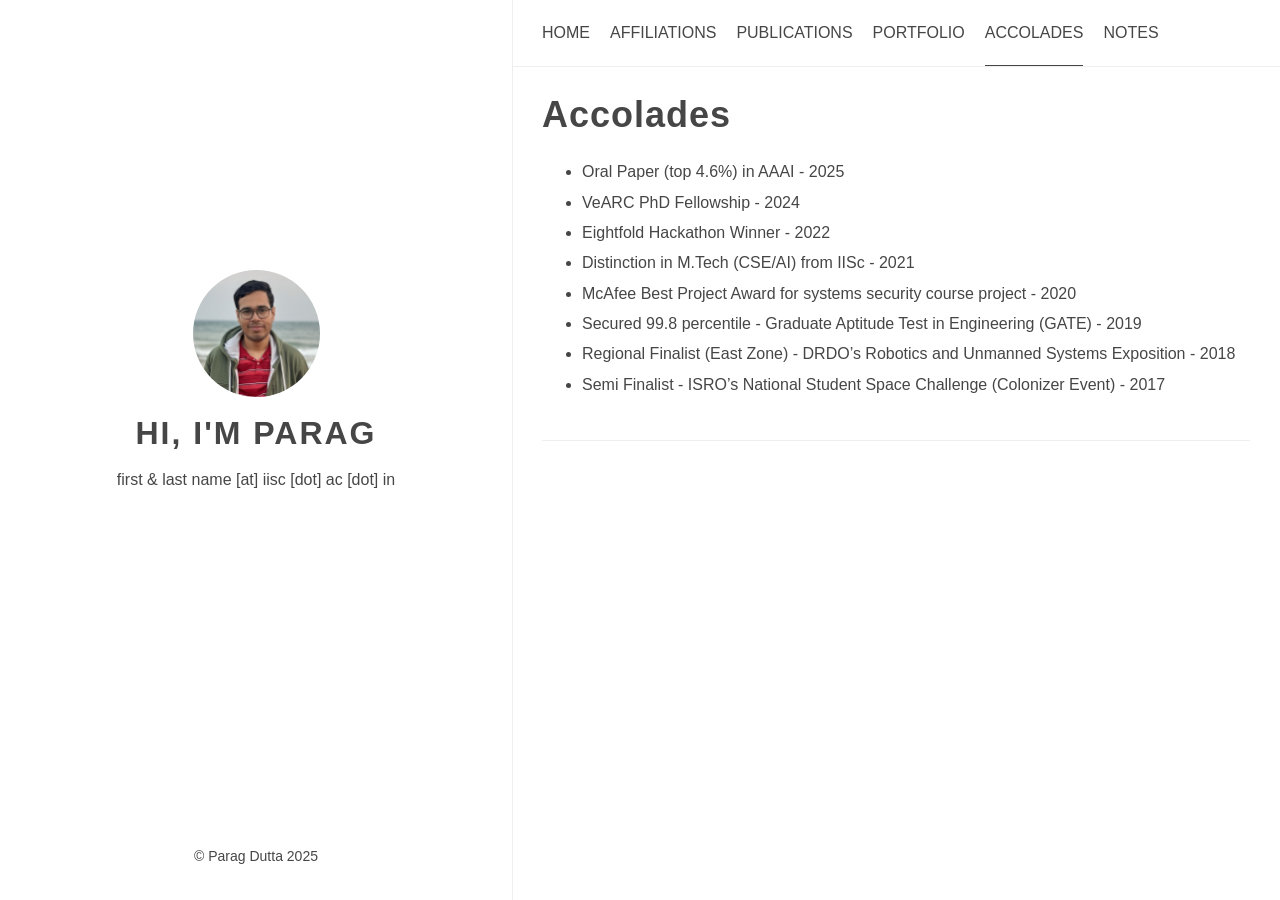
==== accolades/index.html @ 3456338f "EOD: Aug 12, 2025 commit" ====
<!doctype html>
<html
  dir="ltr"
  lang="en"
  data-theme=""
  
    class="html theme--light"
  
><head>
  <meta charset="utf-8" />
  <title>
    
      
        Accolades |
      Parag Dutta

  </title>

  <meta name="generator" content="Hugo 0.148.2"><meta name="viewport" content="width=device-width,initial-scale=1,viewport-fit=cover" />
  <meta name="author" content="Parag Dutta" />
  <meta
    name="description"
    content="Recent Academic/Professional Honors and Achievements"
  />
  
  
        <link rel="stylesheet" href="/css/anatole.min.b5c4eefa6949f2433cc347906bf4b8505393c3035206c57d5a939c88391a10d8.css" integrity="sha256-tcTu&#43;mlJ8kM8w0eQa/S4UFOTwwNSBsV9WpOciDkaENg=" crossorigin="anonymous" />
      
  <link
    rel="stylesheet"
    href="/css/markupHighlight.min.73ccfdf28df555e11009c13c20ced067af3cb021504cba43644c705930428b00.css"
    integrity="sha256-c8z98o31VeEQCcE8IM7QZ688sCFQTLpDZExwWTBCiwA="
    crossorigin="anonymous"
    type="text/css"
  />
  
  
  <link
    rel="stylesheet"
    href="/fontawesome/css/fontawesome.min.137b1cf3cea9a8adb7884343a9a5ddddf4280f59153f74dc782fb7f7bf0d0519.css"
    integrity="sha256-E3sc886pqK23iENDqaXd3fQoD1kVP3TceC&#43;3978NBRk="
    crossorigin="anonymous"
    type="text/css"
  />
  
  <link
    rel="stylesheet"
    href="/fontawesome/css/solid.min.e65dc5b48fb5f39b142360c57c3a215744c94e56c755c929cc3e88fe12aab4d3.css"
    integrity="sha256-5l3FtI&#43;185sUI2DFfDohV0TJTlbHVckpzD6I/hKqtNM="
    crossorigin="anonymous"
    type="text/css"
  />
  
  <link
    rel="stylesheet"
    href="/fontawesome/css/regular.min.6f4f16d58da1c82c0c3a3436e021a3d39b4742f741192c546e73e947eacfd92f.css"
    integrity="sha256-b08W1Y2hyCwMOjQ24CGj05tHQvdBGSxUbnPpR&#43;rP2S8="
    crossorigin="anonymous"
    type="text/css"
  />
  
  <link
    rel="stylesheet"
    href="/fontawesome/css/brands.min.e10425ad768bc98ff1fb272a0ac8420f9d1ba22f0612c08ff1010c95080ffe7e.css"
    integrity="sha256-4QQlrXaLyY/x&#43;ycqCshCD50boi8GEsCP8QEMlQgP/n4="
    crossorigin="anonymous"
    type="text/css"
  />
  
  <link rel="shortcut icon" href="/favicons/favicon.ico" type="image/x-icon" />
  <link rel="apple-touch-icon" sizes="180x180" href="/favicons/apple-touch-icon.png" />
  <link rel="icon" type="image/png" sizes="32x32" href="/favicons/favicon-32x32.png" />
  <link rel="icon" type="image/png" sizes="16x16" href="/favicons/favicon-16x16.png" />

  <link rel="canonical" href="https://parag1604.github.io/accolades/" />
  
  
  
  
  <script
    type="text/javascript"
    src="/js/anatole-header.min.f9132794301a01ff16550ed66763482bd848f62243d278f5e550229a158bfd32.js"
    integrity="sha256-&#43;RMnlDAaAf8WVQ7WZ2NIK9hI9iJD0nj15VAimhWL/TI="
    crossorigin="anonymous"
  ></script>

  
    
    
    <script
      type="text/javascript"
      src="/js/anatole-theme-switcher.min.8724ddf9268dee451060f191961647573c7f592fbccc6d858746236b3f915813.js"
      integrity="sha256-hyTd&#43;SaN7kUQYPGRlhZHVzx/WS&#43;8zG2Fh0Yjaz&#43;RWBM="
      crossorigin="anonymous"
    ></script>
  

  

  

  


  
  
  <meta name="twitter:card" content="summary_large_image">
  <meta name="twitter:image" content="https://parag1604.github.io/images/site-feature-image.png">
  <meta name="twitter:title" content="Accolades">
  <meta name="twitter:description" content="Recent Academic/Professional Honors and Achievements">



  
  <meta property="og:url" content="https://parag1604.github.io/accolades/">
  <meta property="og:site_name" content="Personal Website">
  <meta property="og:title" content="Accolades">
  <meta property="og:description" content="Recent Academic/Professional Honors and Achievements">
  <meta property="og:locale" content="en">
  <meta property="og:type" content="article">
    <meta property="article:published_time" content="2025-08-12T00:00:00+00:00">
    <meta property="article:modified_time" content="2025-08-12T00:00:00+00:00">
    <meta property="og:image" content="https://parag1604.github.io/images/site-feature-image.png">



  
  
  
  
  <script type="application/ld+json">
    {
        "@context": "http://schema.org",
        "@type": "BlogPosting",
        "articleSection": "",
        "name": "Accolades",
        "headline": "Accolades",
        "alternativeHeadline": "",
        "description": "
      Recent Academic\/Professional Honors and Achievements


    ",
        "license": "",
        
        "inLanguage": "en",
        "isFamilyFriendly": "true",
        "mainEntityOfPage": {
            "@type": "WebPage",
            "@id": "https:\/\/parag1604.github.io\/accolades\/"
        },
        "author" : {
            "@type": "Person",
            "name": "Parag Dutta"
        },
        "creator" : {
            "@type": "Person",
            "name": "Parag Dutta"
        },
        "accountablePerson" : {
            "@type": "Person",
            "name": "Parag Dutta"
        },
        "copyrightHolder" : {
            "@type": "Person",
            "name": "Parag Dutta"
        },
        "dateCreated": "2025-08-12T00:00:00.00Z",
        "datePublished": "2025-08-12T00:00:00.00Z",
        "dateModified": "2025-08-12T00:00:00.00Z",
        "publisher":{
            "@type":"Organization",
            "name": "Parag Dutta",
            "url": "https://parag1604.github.io/",
            "logo": {
                "@type": "ImageObject",
                "url": "https:\/\/parag1604.github.io\/favicons\/favicon-32x32.png",
                "width":"32",
                "height":"32"
            }
        },
        "image": 
      [
        
        "https://parag1604.github.io/images/site-feature-image.png"


      
      ]

    ,
        "url" : "https:\/\/parag1604.github.io\/accolades\/",
        "wordCount" : "74",
        "genre" : [ ],
        "keywords" : [ ]
    }
  </script>




  
  
  
</head>
<body class="body">
    <div class="wrapper">
      <aside
        
          class="wrapper__sidebar"
        
      ><div
  class="sidebar
    animated fadeInDown
  "
>
  <div class="sidebar__content">
    <div class="sidebar__introduction">
      <img
        class="sidebar__introduction-profileimage"
        src="/images/profile.jpg"
        alt="profile picture"
      />
      
        <div class="sidebar__introduction-title">
          <a href="/">Hi, I&#39;m Parag</a>
        </div>
      
      <div class="sidebar__introduction-description">
        <p>first & last name [at] iisc [dot] ac [dot] in</p>
      </div>
    </div>
    <ul class="sidebar__list">
      
        <li class="sidebar__list-item">
          <a
            href="https://scholar.google.com/citations?user=aZQjPt0AAAAJ&amp;hl=en"
            target="_blank"
            rel="noopener me"
            aria-label="Google Scholar"
            title="Google Scholar"
          >
            <i class="fa-brands fa-google-scholar fa-2x" aria-hidden="true"></i>
          </a>
        </li>
      
        <li class="sidebar__list-item">
          <a
            href="https://github.com/parag1604"
            target="_blank"
            rel="noopener me"
            aria-label="GitHub"
            title="GitHub"
          >
            <i class="fa-brands fa-github fa-2x" aria-hidden="true"></i>
          </a>
        </li>
      
        <li class="sidebar__list-item">
          <a
            href="https://www.linkedin.com/in/parag1604"
            target="_blank"
            rel="noopener me"
            aria-label="Linkedin"
            title="Linkedin"
          >
            <i class="fa-brands fa-linkedin fa-2x" aria-hidden="true"></i>
          </a>
        </li>
      
        <li class="sidebar__list-item">
          <a
            href="https://twitter.com/16arag04utta"
            target="_blank"
            rel="noopener me"
            aria-label="Twitter"
            title="Twitter"
          >
            <i class="fa-brands fa-twitter fa-2x" aria-hidden="true"></i>
          </a>
        </li>
      
        <li class="sidebar__list-item">
          <a
            href="https://www.instagram.com/16arag04utta"
            target="_blank"
            rel="noopener me"
            aria-label="instagram"
            title="instagram"
          >
            <i class="fa-brands fa-instagram fa-2x" aria-hidden="true"></i>
          </a>
        </li>
      
    </ul>
  </div><footer class="footer footer__sidebar">
  <ul class="footer__list">
    <li class="footer__item">
      &copy;
      
        Parag Dutta
        2025
      
    </li>
    
  </ul>
</footer>
  
  <script
    type="text/javascript"
    src="/js/medium-zoom.min.9531b4a2217a70c5a1fce89c1f81c9ebbdd586708fcd4130b417320c7230c8d6.js"
    integrity="sha256-lTG0oiF6cMWh/OicH4HJ673VhnCPzUEwtBcyDHIwyNY="
    crossorigin="anonymous"
  ></script></div>
</aside>
      <main
        
          class="wrapper__main"
        
      >
        <header class="header"><div
  class="
    animated fadeInDown
  "
>
  <a role="button" class="navbar-burger" data-target="navMenu" aria-label="menu" aria-expanded="false">
    <span aria-hidden="true" class="navbar-burger__line"></span>
    <span aria-hidden="true" class="navbar-burger__line"></span>
    <span aria-hidden="true" class="navbar-burger__line"></span>
  </a>
  <nav class="nav">
    <ul class="nav__list" id="navMenu">
      
      
        
        
          <li class="nav__list-item">
            
            <a
              
              href="/"
              
              title=""
              >Home</a
            >
          </li>
        

      
        
        
          <li class="nav__list-item">
            
            <a
              
              href="/affiliations/"
              
              title=""
              >Affiliations</a
            >
          </li>
        

      
        
        
          <li class="nav__list-item">
            
            <a
              
              href="/publications/"
              
              title=""
              >Publications</a
            >
          </li>
        

      
        
        
          <li class="nav__list-item">
            
            <a
              
              href="/portfolio/"
              
              title=""
              >Portfolio</a
            >
          </li>
        

      
        
        
          <li class="nav__list-item">
            
            <a
              
                class="nav__link--active"
              
              href="/accolades/"
              
              title=""
              >Accolades</a
            >
          </li>
        

      
        
        
          <li class="nav__list-item">
            
            <a
              
              href="https://parag1604.github.io/notes"
              
                target="_blank" rel="noopener noreferrer"
              
              title=""
              >Notes</a
            >
          </li>
        

      
    </ul>
    <ul class="nav__list nav__list--end">
      
      
        <li class="nav__list-item">
          <div class="themeswitch">
            <a title="Switch Theme">
              <i class="fas fa-adjust fa-fw" aria-hidden="true"></i>
            </a>
          </div>
        </li>
      
    </ul>
  </nav>
</div>
</header>
  <div
    class="post 
      animated fadeInDown
    "
  >
    
    <div class="post__content">
      
        <h1>Accolades</h1>
      
      <ul>
<li>Oral Paper (top 4.6%) in AAAI - 2025</li>
<li>VeARC PhD Fellowship - 2024</li>
<li>Eightfold Hackathon Winner - 2022</li>
<li>Distinction in M.Tech (CSE/AI) from IISc - 2021</li>
<li>McAfee Best Project Award for systems security course project - 2020</li>
<li>Secured 99.8 percentile - Graduate Aptitude Test in Engineering (GATE) - 2019</li>
<li>Regional Finalist (East Zone) - DRDO&rsquo;s Robotics and Unmanned Systems Exposition - 2018</li>
<li>Semi Finalist - ISRO&rsquo;s National Student Space Challenge (Colonizer Event) - 2017</li>
</ul>
<!-- - Completed a course on Practical Reinforcement Learning, with honors from National Research University, Higher School of Economics - 2020 -->
<!-- - Completed a course on Machine Learning by Andrew Ng from Stanford University - 2020 -->
<!-- - Qualified for the final round of Microsoft AI Challenge - 2018 -->
<!-- - Attended a course on "Data Mining" by Sunil Vadera of Salford University, Manchester (arranged by GIAN) and got certified - 2016 -->
<!-- - Credited a course on "Robotic Vision" (Image processing for machines) by Peter Corke and received a Statement of Attainment from Queensland University of Technology, Brisbane Australia - 2016 -->
<!-- Extra Curricular Activities: -->
<!-- - 2nd Place - Table Tennis Tournament - GCELT's intra college sports fest Enginerds' - 2019
- 1st Place - Website Designing - GCELT's inter college techno creative fest Enginerds' - 2018
- 3rd Place - Quiz Competition - GCELT's inter college techno creative fest Enginerds' - 2018
- 2nd Place - Line follower Robot - GCELT's inter college techno creative fest Enginerds' - 2017
- 2nd Place - Line follower Robot - GCELT's inter college techno creative fest Enginerds' - 2016
- 3rd Place - Need For Speed Most Wanted - GCELT's intra college sports fest Enginerds' - 2016 --></div>
    <div class="post__footer">
      

      
    </div>

    
  </div>

      </main>
    </div><footer class="footer footer__base">
  <ul class="footer__list">
    <li class="footer__item">
      &copy;
      
        Parag Dutta
        2025
      
    </li>
    
  </ul>
</footer>
  
  <script
    type="text/javascript"
    src="/js/medium-zoom.min.9531b4a2217a70c5a1fce89c1f81c9ebbdd586708fcd4130b417320c7230c8d6.js"
    integrity="sha256-lTG0oiF6cMWh/OicH4HJ673VhnCPzUEwtBcyDHIwyNY="
    crossorigin="anonymous"
  ></script></body>
</html>
---- css/anatole.min.b5c4eefa6949f2433cc347906bf4b8505393c3035206c57d5a939c88391a10d8.css ----
a{text-decoration:none}.theme--light a{color:#464646}.theme--dark a{color:#eee}.theme--light a:hover{color:#6086b4}.theme--dark a:hover{color:#6086b4}blockquote{padding:0 1em}.theme--light blockquote{color:#464646;border-left:1px solid #eee}.theme--dark blockquote{color:#eee;border-left:1px solid #464646}p{line-height:1.9em}*{font-family:inherit}body{font-family:pinghei,pingfang sc,helvetica neue,work sans,hiragino sans gb,sans-serif;font-size:1.6rem}.html{-webkit-font-smoothing:antialiased;font-size:62.5%}.body{width:100%;margin:0 auto}.theme--light .body{color:#464646;background-color:#fff}.theme--dark .body{color:#eee;background-color:#152028}.header{width:100%;position:fixed;z-index:1;top:0}.theme--light .header{background-color:#fff}.theme--dark .header{background-color:#152028}@media screen and (min-width:961px){.header{position:sticky}.theme--light .header{border-bottom:1px solid #eee}.theme--dark .header{border-bottom:1px solid #464646}}@media print{.header{display:none}}.nav{display:none}@media screen and (min-width:961px){.nav{display:flex;justify-content:space-between;align-items:center;box-shadow:none}}.nav__list{margin:0;list-style:none;padding:0;width:100%}.theme--light .nav__list{background-color:#eee}.theme--dark .nav__list{background-color:#464646}@media screen and (min-width:961px){.nav__list{display:flex;padding:24px 30px}.theme--light .nav__list{background-color:#fff}.theme--dark .nav__list{background-color:#152028}.nav__list--end{flex-shrink:1;justify-content:flex-end}}.nav__list-item{padding:16px 0;text-transform:uppercase;text-align:center;white-space:nowrap}@media screen and (min-width:961px){.nav__list-item{padding-top:0;padding-bottom:0}.nav__list-item:not(:last-child){padding-right:20px}}.nav__link--active{padding-bottom:24px}@media screen and (min-width:961px){.theme--light .nav__link--active{border-bottom:1px solid #464646}.theme--dark .nav__link--active{border-bottom:1px solid #eee}}.nav--active{display:block}.animated{transition:top .8s linear;animation-duration:1s;-webkit-animation-duration:1s;-moz-animation-duration:1s;-ms-animation-duration:1s;-o-animation-duration:1s;-webkit-animation-name:fadeInDown;-moz-animation-name:fadeInDown;-o-animation-name:fadeInDown;animation-name:fadeInDown}@-webkit-keyframes fadeInDown{0%{-webkit-transform:translateY(-20px)}100%{-webkit-transform:translateY(0)}}@-moz-keyframes fadeInDown{0%{-moz-transform:translateY(-20px)}100%{-moz-transform:translateY(0)}}@-o-keyframes fadeInDown{0%{-o-transform:translateY(-20px)}100%{-o-transform:translateY(0)}}@keyframes fadeInDown{0%{transform:translateY(-20px)}100%{transform:translateY(0)}}.category{padding:4px 6px;border-radius:2px;display:inline-block;font-size:1.4rem;margin:5px 8px 5px 0}.theme--light .category{border:1px solid #eee;background-color:#eee;color:#464646 !important}.theme--dark .category{border:1px solid #464646;background-color:#464646;color:#eee !important}.tag{display:inline-block;font-size:1.4rem;margin:5px 8px 5px 0}.theme--light .tag{color:#9f9f9f}.theme--dark .tag{color:#9f9f9f}.tag::before{content:"#"}.wrapper{display:flex;flex-direction:column}@media screen and (min-width:961px){.wrapper{flex-direction:row}}@media screen and (min-width:1921px){.wrapper{justify-content:center}}.wrapper__main{width:100%}@media screen and (min-width:961px){.wrapper__main{width:60%}}@media screen and (min-width:1921px){.wrapper__main{width:48%}}.wrapper__main--fullscreen{margin-top:20px}@media screen and (min-width:961px){.wrapper__main--fullscreen{width:100%;margin-top:0}}@media screen and (min-width:1921px){.wrapper__main--fullscreen{width:1920px}}.wrapper__sidebar{width:100%;padding:16px 0}@media screen and (min-width:961px){.wrapper__sidebar{width:40%;padding:0}}@media screen and (min-width:1921px){.wrapper__sidebar{width:32%}}.wrapper__sidebar--hidden{display:none}.sidebar{margin-top:40px}@media screen and (min-width:961px){.sidebar{z-index:2;position:fixed;height:100%;margin-top:0;width:inherit;display:flex;flex-direction:column}.theme--light .sidebar{margin-right:4px;border-right:1px solid #eee}.theme--dark .sidebar{margin-right:4px;border-right:1px solid #464646}}@media screen and (min-width:961px){.sidebar__content{display:flex;flex-direction:column;flex-grow:1;justify-content:center}}.sidebar__list{list-style:none;padding:0;text-align:center}.sidebar__list-item{display:inline;padding:0 4px;line-height:0}.sidebar__introduction{top:40%;text-align:center}.sidebar__introduction-description{margin:0 1em}.sidebar__introduction-profileimage{width:127px;height:127px;border-radius:50%}.sidebar__introduction-title{text-transform:uppercase;font-weight:700;letter-spacing:2px;line-height:1;margin:1em}.sidebar__introduction-title a{font-size:3.2rem}.sidebar__introduction-title h1{margin:0}.footer{text-align:center;margin:0 auto;bottom:0;width:100%;padding-bottom:20px;flex:0;position:relative}.footer__list{list-style:none;padding:0;display:flex;justify-content:center}.footer__item{font-size:1.4rem}.footer__item:not(:first-of-type)::before{content:"·";padding:4px}.footer__item a{font-size:1.4rem}.footer__sidebar{display:none}@media screen and (min-width:961px){.footer__sidebar{display:inline-block}}@media screen and (min-width:961px){.footer__base{display:none}}.pagination{margin:30px;padding:0 0 56px;text-align:center}.pagination__list{list-style:none;margin:0;padding:0;height:13px}.pagination__list-item{margin:0 2px;display:inline;line-height:1;text-decoration:none}.theme--light .pagination__list-item{color:#464646}.theme--dark .pagination__list-item{color:#eee}.navbar-burger{cursor:pointer;display:block;height:3.25rem;position:relative;width:3.25rem;margin-left:auto;padding:6px}.navbar-burger__line{display:block;height:1px;left:calc(50% - 8px);position:absolute;transform-origin:center;transition-duration:86ms;transition-property:background-color,opacity,transform;transition-timing-function:ease-out;width:16px}.theme--light .navbar-burger__line{background-color:#464646}.theme--dark .navbar-burger__line{background-color:#eee}.navbar-burger__line:nth-child(1){top:calc(50% - 6px)}.navbar-burger__line:nth-child(2){top:calc(50% - 1px)}.navbar-burger__line:nth-child(3){top:calc(50% + 4px)}@media screen and (min-width:961px){.navbar-burger{display:none}}.comment{margin:30px}.comment .utterances{max-width:unset}.optionswitch{position:relative}.optionswitch__label{cursor:pointer;white-space:nowrap}.optionswitch__list{display:none;list-style:none;padding:0;position:relative}@media screen and (min-width:961px){.optionswitch__list{border-radius:5px;position:absolute;top:32px}.theme--light .optionswitch__list{background:#eee;box-shadow:0 8px 16px rgba(10,10,10,.1)}.theme--dark .optionswitch__list{background:#464646;box-shadow:0 8px 16px rgba(226,226,226,.1)}}.optionswitch__list-item{background:0 0;display:block;line-height:1;bottom:0;text-align:center;white-space:nowrap;padding-top:24px}.theme--light .optionswitch__list-item{color:#464646}.theme--dark .optionswitch__list-item{color:#eee}@media screen and (min-width:961px){.optionswitch__list-item{padding:12px}}.optionswitch__triangle{display:none}.optionswitch__triangle::before{content:"";border-radius:2px 0 0 0;height:14px;left:25%;overflow:hidden;position:absolute;transform:rotate(45deg)translateY(0)translatex(10px);width:14px}.theme--light .optionswitch__triangle::before{background:#eee;box-shadow:0 8px 16px rgba(10,10,10,.1);border-color:#eee}.theme--dark .optionswitch__triangle::before{background:#464646;box-shadow:0 8px 16px rgba(226,226,226,.1);border-color:#464646}.optionswitch__picker:checked~.optionswitch__list{display:block}@media screen and (min-width:961px){.optionswitch__picker:checked~.optionswitch__triangle{display:block}}.post{margin:30px}.theme--light .post{background-color:#fff}.theme--dark .post{background-color:#152028}.post__meta{display:flex;list-style:none;padding:0}.post__meta-item:not(:last-child){margin-right:1.25rem}.post__meta-icon{margin-right:2px}.post__meta-text:not(:last-child){margin-right:4px}.post__thumbnail{width:100%;height:15em;object-fit:cover;display:block}.post__thumbnail-wrapper{border-radius:2px;width:100%;margin-bottom:1em;overflow:hidden;transition:box-shadow .3s ease}.theme--light .post__thumbnail-wrapper{box-shadow:0 8px 16px rgba(10,10,10,.1)}.theme--dark .post__thumbnail-wrapper{box-shadow:0 8px 16px rgba(226,226,226,.1)}.theme--light .post__content a{color:#6086b4}.theme--dark .post__content a{color:#6086b4}.theme--light .post__content .chroma{background-color:#eee;display:block;border-bottom:1px solid #eee}.theme--dark .post__content .chroma{background-color:#464646;display:block;border-bottom:1px solid #464646}.post__content code{font-family:monospace}.post__content pre{padding:5px;overflow-x:auto}.theme--light .post__content pre{background-color:#eee}.theme--dark .post__content pre{background-color:#464646}.post__content h1{font-size:3.6rem;letter-spacing:1px;line-height:1}.post__content h1 a{font-size:3.6rem}.theme--light .post__content h1 a{color:#464646}.theme--dark .post__content h1 a{color:#eee}.post__content h2{font-size:2.4rem;font-weight:600;letter-spacing:1px;line-height:1}.post__content h2 a{font-size:2.4rem}.theme--light .post__content h2 a{color:#464646}.theme--dark .post__content h2 a{color:#eee}.post__content h3{font-size:2rem;font-weight:600;letter-spacing:1px;line-height:1}.post__content h3 a{font-size:2rem}.theme--light .post__content h3 a{color:#464646}.theme--dark .post__content h3 a{color:#eee}.post__content ul,.post__content ol{line-height:1.9em;font-weight:400;word-wrap:break-word}.post__content img{display:block;margin-left:auto;margin-right:auto;max-width:100%}.post__content figure{max-width:100%;height:auto;margin:0 auto;text-align:center}.post__content figure.big{max-width:87.5%}.post__content figure.medium{max-width:75%}.post__content figure.small{max-width:50%}.post__content figure.tiny{max-width:25%}@media screen and (min-width:961px){.post__content figure.right{max-width:50%;float:right;margin:0 0 0 1.5em}}@media screen and (min-width:961px){.post__content figure.left{max-width:50%;float:left;margin-right:1.5em}}.post__footer{padding:12px 0}.theme--light .post__footer{border-bottom:1px solid #eee}.theme--dark .post__footer{border-bottom:1px solid #464646}.post__footer-date{font-size:1.4rem;margin-right:10px;margin-left:5px}.alert{padding:1rem;border-style:solid;border-radius:.25rem;border-width:2px;margin-top:1rem}.theme--light .alert{border-color:#ffc107}.theme--dark .alert{border-color:#ffc107}.alert__indicator{display:inline-block;border-radius:9999px;padding:.5rem;width:2.5rem;height:2.5rem;text-align:center;font-weight:800;margin-right:.75rem}.theme--light .alert__indicator{color:#fff;background-color:#ffc107}.theme--dark .alert__indicator{color:#152028;background-color:#ffc107}.portfolio{position:relative;padding-left:0;padding-right:0;padding-bottom:0;padding-top:48px}@media screen and (min-width:961px){.portfolio{padding:48px}}.portfolio::before{content:"";position:absolute;top:10%;left:10%;bottom:10%;right:10%;background:0 0;border-radius:.5em}@media screen and (min-width:961px){.theme--light .portfolio::before{border:1px solid #eee}.theme--dark .portfolio::before{border:1px solid #464646}}.portfolio__title{letter-spacing:1px;font-size:2.6rem;line-height:1;font-weight:600}.portfolio__image{max-width:100%;min-width:100%;box-shadow:0 8px 16px rgba(226,226,226,.1);overflow:hidden;transition:box-shadow .3s ease;object-fit:cover;border-bottom:0;display:block;position:relative}.portfolio__image-wrapper{display:block;background-color:#fff;position:relative;overflow:hidden}.portfolio__image-wrapper--right,.portfolio__image-wrapper--left{margin-right:auto;margin-left:auto;width:calc(100% - 64px);padding:32px 32px 0;max-width:inherit}.theme--light .portfolio__image-wrapper--right,.theme--light .portfolio__image-wrapper--left{background-color:#fff}.theme--dark .portfolio__image-wrapper--right,.theme--dark .portfolio__image-wrapper--left{background-color:#152028}@media screen and (min-width:961px){.portfolio__image-wrapper--right,.portfolio__image-wrapper--left{width:60%;object-fit:contain;max-width:none;border-radius:.5em;padding:0}}@media screen and (min-width:961px){.portfolio__image-wrapper--left{margin-right:auto;margin-left:0}}@media screen and (min-width:961px){.portfolio__image-wrapper--right{margin-right:0;margin-left:auto}}.portfolio__description{padding:32px;position:relative}.theme--light .portfolio__description{background-color:#fff}.theme--dark .portfolio__description{background-color:#152028}@media screen and (min-width:961px){.portfolio__description{padding:48px;border-radius:.5em}.theme--light .portfolio__description{box-shadow:0 8px 16px rgba(10,10,10,.1)}.theme--dark .portfolio__description{box-shadow:0 8px 16px rgba(226,226,226,.1)}}.portfolio__description--left,.portfolio__description--right{margin-top:-24px}.theme--light .portfolio__description--left,.theme--light .portfolio__description--right{border-bottom:1px solid #eee}.theme--dark .portfolio__description--left,.theme--dark .portfolio__description--right{border-bottom:1px solid #464646}@media screen and (min-width:961px){.portfolio__description--left,.portfolio__description--right{border-bottom:0;width:60%;margin-top:-48px}.theme--light .portfolio__description--left,.theme--light .portfolio__description--right{background:#eee}.theme--dark .portfolio__description--left,.theme--dark .portfolio__description--right{background:#464646}}@media screen and (min-width:961px){.portfolio__description--right{margin-left:auto}}.portfolio__meta{display:flex;flex-wrap:wrap;list-style:none;padding:0;row-gap:.8rem}.portfolio__meta-item:not(:last-child){margin-right:1.25rem}.portfolio__button{font-weight:400;display:inline-block;position:relative;outline:0;background:0 0;text-align:center;text-decoration:none;cursor:pointer;white-space:nowrap;font-style:normal;border-radius:999em;padding:10px}.theme--light .portfolio__button{border:1px solid #9f9f9f;color:#6086b4}.theme--dark .portfolio__button{border:1px solid #9f9f9f;color:#6086b4}.portfolio__button:hover{display:inline-block;position:relative;outline:0;background:0 0;text-align:center;text-decoration:none;cursor:pointer;white-space:nowrap;font-weight:400;font-style:normal;border-radius:999em}.portfolio__button-wrapper{padding-bottom:1em}.page_404{text-align:center;padding-top:50px}.archive{margin:30px}.archive__heading{font-size:2.4rem;font-weight:600;line-height:2.2em}.theme--light .archive__heading{color:#464646}.theme--dark .archive__heading{color:#eee}.archive__list{padding:0}.archive__list-item{display:flex;justify-content:space-between;padding-bottom:5px;list-style-type:none}.archive__list-date{text-align:right}.theme--light .archive__list-date{color:#9f9f9f}.theme--dark .archive__list-date{color:#9f9f9f}.archive__list-title{display:inline-block;flex:.96}.theme--light .archive__list-title{color:#464646}.theme--dark .archive__list-title{color:#eee}.theme--light .archive__list-title:hover{color:#6086b4}.theme--dark .archive__list-title:hover{color:#6086b4}.notice{display:flex;flex-direction:column}.theme--light .notice{background-color:#bfcfe1}.theme--dark .notice{background-color:#334960}.theme--light .notice--update{background-color:#b9efd0}.theme--dark .notice--update{background-color:#2d6a4f}.theme--light .notice--warning{background-color:#f9bcba}.theme--dark .notice--warning{background-color:#6c3639}.notice__title{background-color:#6086b4;align-self:flex-end;font-weight:300;letter-spacing:.025em;padding:.2rem .5rem}.theme--light .notice__title{color:#fff}.theme--dark .notice__title{color:#152028}.notice__title--update{background-color:#51d88a}.notice__title--warning{background-color:#ef5753}.notice__content{padding:8px 8px 1rem 1rem}.medium-zoom-overlay{position:fixed;top:0;right:0;bottom:0;left:0;opacity:0;transition:opacity 300ms;will-change:opacity}.theme--light .medium-zoom-overlay{background:#fff}.theme--dark .medium-zoom-overlay{background:#152028}.medium-zoom--opened .medium-zoom-overlay{cursor:pointer;cursor:zoom-out;opacity:1}.medium-zoom-image{cursor:pointer;cursor:zoom-in;transition:transform 300ms cubic-bezier(.2,0,.2,1) !important;z-index:100}.medium-zoom-image--hidden{visibility:hidden}.medium-zoom-image--opened{position:relative;cursor:pointer;cursor:zoom-out;will-change:transform}.contact-form{margin-top:30px}.form-style{width:100%}.form-style ul{padding:0;margin:0;list-style:none}.form-style ul li{display:block;margin-bottom:10px;min-height:35px}.theme--light .form-style ul li{background-color:#fff;color:#464646}.theme--dark .form-style ul li{background-color:#152028;color:#eee}.form-style ul li .field-style{box-sizing:border-box;-webkit-box-sizing:border-box;-moz-box-sizing:border-box;padding:8px;outline:none;font-family:inherit}.theme--light .form-style ul li .field-style{border:1px solid #eee;background-color:#fff;color:#464646}.theme--dark .form-style ul li .field-style{border:1px solid #464646;background-color:#152028;color:#eee}.form-style ul li .field-style:focus{box-shadow:0 0 5px;border:1px solid}.form-style ul li .field-split{width:49%}.form-style ul li .field-full{width:100%}.form-style ul li input.align-left{float:left}.form-style ul li input.align-right{float:right}.form-style ul li textarea{width:100%;height:auto}.form-style ul li input[type=button],.form-style ul li input[type=submit]{display:inline-block;cursor:pointer;text-decoration:none;width:100%}#TableOfContents{display:block;background:0 0}#TableOfContents ul{list-style:none;line-height:1.9em;margin:0}#TableOfContents>ul{padding-left:0}#TableOfContents li a{display:inherit;color:#6086b4}#TableOfContents li a:hover{display:inherit}table{display:table;width:80%;border-collapse:collapse}tr{display:table-row}th,td{display:table-cell;padding:8px}.theme--light th,.theme--light td{border:1px solid #eee}.theme--dark th,.theme--dark td{border:1px solid #464646}
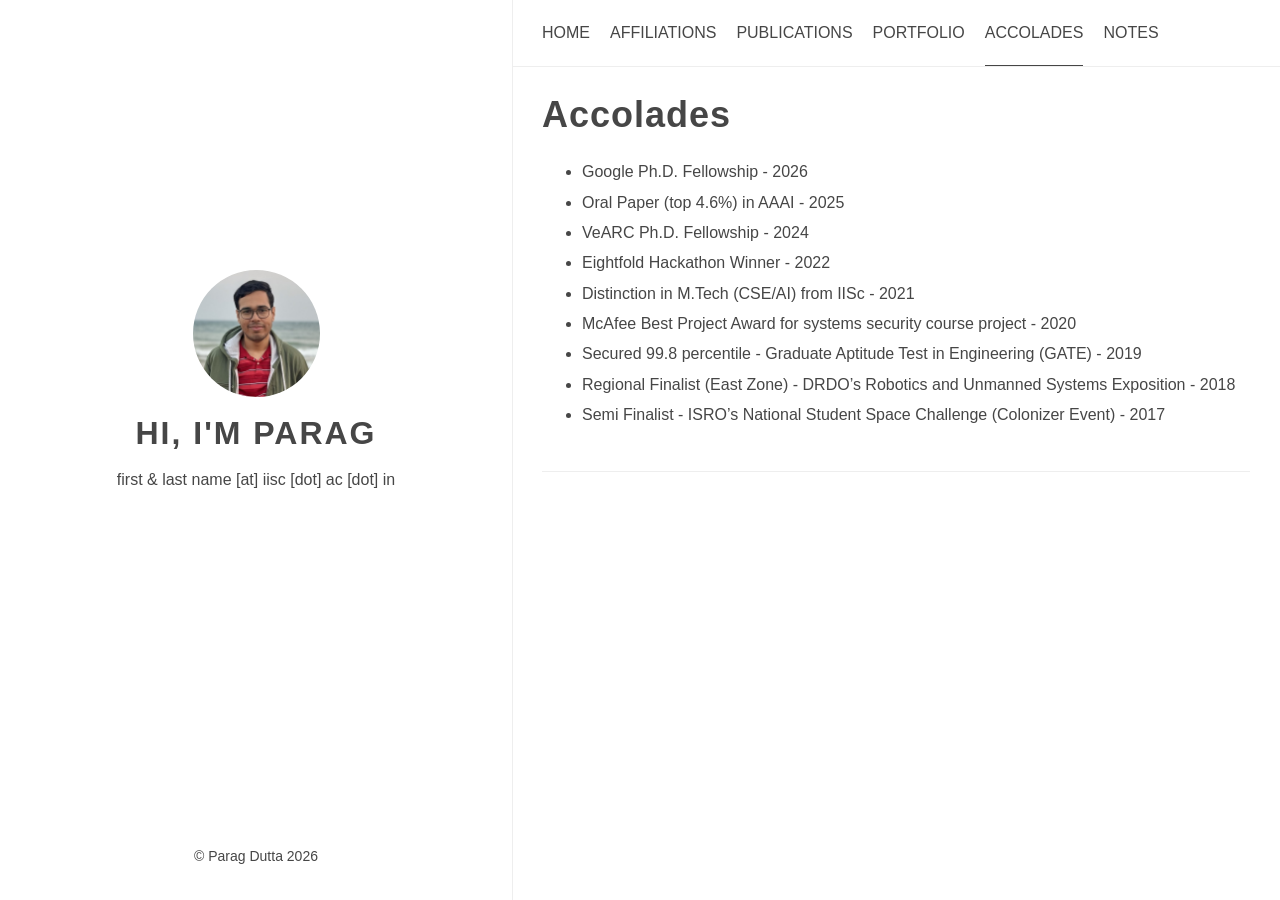
==== commit c982f97f: "Jan 16, 2026 updates" ====
--- a/accolades/index.html
+++ b/accolades/index.html
@@ -6,7 +6,7 @@
   
     class="html theme--light"
   
-><head>
+><head><script src="/livereload.js?mindelay=10&amp;v=2&amp;port=1313&amp;path=livereload" data-no-instant defer></script>
   <meta charset="utf-8" />
   <title>
     
@@ -24,7 +24,7 @@
   />
   
   
-        <link rel="stylesheet" href="/css/anatole.min.b5c4eefa6949f2433cc347906bf4b8505393c3035206c57d5a939c88391a10d8.css" integrity="sha256-tcTu&#43;mlJ8kM8w0eQa/S4UFOTwwNSBsV9WpOciDkaENg=" crossorigin="anonymous" />
+        <link rel="stylesheet" href="/css/anatole.css" />
       
   <link
     rel="stylesheet"
@@ -72,7 +72,7 @@
   <link rel="icon" type="image/png" sizes="32x32" href="/favicons/favicon-32x32.png" />
   <link rel="icon" type="image/png" sizes="16x16" href="/favicons/favicon-16x16.png" />
 
-  <link rel="canonical" href="https://parag1604.github.io/accolades/" />
+  <link rel="canonical" href="http://localhost:1313/accolades/" />
   
   
   
@@ -105,14 +105,14 @@
   
   
   <meta name="twitter:card" content="summary_large_image">
-  <meta name="twitter:image" content="https://parag1604.github.io/images/site-feature-image.png">
+  <meta name="twitter:image" content="http://localhost:1313/images/site-feature-image.png">
   <meta name="twitter:title" content="Accolades">
   <meta name="twitter:description" content="Recent Academic/Professional Honors and Achievements">
 
 
 
   
-  <meta property="og:url" content="https://parag1604.github.io/accolades/">
+  <meta property="og:url" content="http://localhost:1313/accolades/">
   <meta property="og:site_name" content="Personal Website">
   <meta property="og:title" content="Accolades">
   <meta property="og:description" content="Recent Academic/Professional Honors and Achievements">
@@ -120,7 +120,7 @@
   <meta property="og:type" content="article">
     <meta property="article:published_time" content="2025-08-12T00:00:00+00:00">
     <meta property="article:modified_time" content="2025-08-12T00:00:00+00:00">
-    <meta property="og:image" content="https://parag1604.github.io/images/site-feature-image.png">
+    <meta property="og:image" content="http://localhost:1313/images/site-feature-image.png">
 
 
 
@@ -147,7 +147,7 @@
         "isFamilyFriendly": "true",
         "mainEntityOfPage": {
             "@type": "WebPage",
-            "@id": "https:\/\/parag1604.github.io\/accolades\/"
+            "@id": "http:\/\/localhost:1313\/accolades\/"
         },
         "author" : {
             "@type": "Person",
@@ -171,10 +171,10 @@
         "publisher":{
             "@type":"Organization",
             "name": "Parag Dutta",
-            "url": "https://parag1604.github.io/",
+            "url": "http://localhost:1313/",
             "logo": {
                 "@type": "ImageObject",
-                "url": "https:\/\/parag1604.github.io\/favicons\/favicon-32x32.png",
+                "url": "http:\/\/localhost:1313\/favicons\/favicon-32x32.png",
                 "width":"32",
                 "height":"32"
             }
@@ -182,15 +182,15 @@
         "image": 
       [
         
-        "https://parag1604.github.io/images/site-feature-image.png"
+        "http://localhost:1313/images/site-feature-image.png"
 
 
       
       ]
 
     ,
-        "url" : "https:\/\/parag1604.github.io\/accolades\/",
-        "wordCount" : "74",
+        "url" : "http:\/\/localhost:1313\/accolades\/",
+        "wordCount" : "79",
         "genre" : [ ],
         "keywords" : [ ]
     }
@@ -299,7 +299,7 @@
       &copy;
       
         Parag Dutta
-        2025
+        2026
       
     </li>
     
@@ -453,8 +453,9 @@
         <h1>Accolades</h1>
       
       <ul>
+<li>Google Ph.D. Fellowship - 2026</li>
 <li>Oral Paper (top 4.6%) in AAAI - 2025</li>
-<li>VeARC PhD Fellowship - 2024</li>
+<li>VeARC Ph.D. Fellowship - 2024</li>
 <li>Eightfold Hackathon Winner - 2022</li>
 <li>Distinction in M.Tech (CSE/AI) from IISc - 2021</li>
 <li>McAfee Best Project Award for systems security course project - 2020</li>
@@ -473,7 +474,8 @@
 - 3rd Place - Quiz Competition - GCELT's inter college techno creative fest Enginerds' - 2018
 - 2nd Place - Line follower Robot - GCELT's inter college techno creative fest Enginerds' - 2017
 - 2nd Place - Line follower Robot - GCELT's inter college techno creative fest Enginerds' - 2016
-- 3rd Place - Need For Speed Most Wanted - GCELT's intra college sports fest Enginerds' - 2016 --></div>
+- 3rd Place - Need For Speed Most Wanted - GCELT's intra college sports fest Enginerds' - 2016 -->
+</div>
     <div class="post__footer">
       
 
@@ -490,7 +492,7 @@
       &copy;
       
         Parag Dutta
-        2025
+        2026
       
     </li>
     
--- a/css/anatole.css
+++ b/css/anatole.css
@@ -0,0 +1,1213 @@
+a {
+  text-decoration: none;
+}
+.theme--light a {
+  color: #464646;
+}
+.theme--dark a {
+  color: #eeeeee;
+}
+.theme--light a:hover {
+  color: #6086b4;
+}
+.theme--dark a:hover {
+  color: #6086b4;
+}
+
+blockquote {
+  padding: 0 1em;
+}
+.theme--light blockquote {
+  color: #464646;
+  border-left: 1px solid #eeeeee;
+}
+.theme--dark blockquote {
+  color: #eeeeee;
+  border-left: 1px solid #464646;
+}
+
+p {
+  line-height: 1.9em;
+}
+
+* {
+  font-family: inherit;
+}
+
+body {
+  font-family: "PingHei", "PingFang SC", "Helvetica Neue", "Work Sans", "Hiragino Sans GB", sans-serif;
+  font-size: 1.6rem;
+}
+
+.html {
+  -webkit-font-smoothing: antialiased;
+  font-size: 62.5%;
+}
+
+.body {
+  width: 100%;
+  margin: 0 auto;
+}
+.theme--light .body {
+  color: #464646;
+  background-color: #fff;
+}
+.theme--dark .body {
+  color: #eeeeee;
+  background-color: #152028;
+}
+
+.header {
+  width: 100%;
+  position: fixed;
+  z-index: 1;
+  top: 0;
+}
+.theme--light .header {
+  background-color: #fff;
+}
+.theme--dark .header {
+  background-color: #152028;
+}
+@media screen and (min-width: 961px) {
+  .header {
+    position: sticky;
+  }
+  .theme--light .header {
+    border-bottom: 1px solid #eeeeee;
+  }
+  .theme--dark .header {
+    border-bottom: 1px solid #464646;
+  }
+}
+@media print {
+  .header {
+    display: none;
+  }
+}
+
+.nav {
+  display: none;
+}
+@media screen and (min-width: 961px) {
+  .nav {
+    display: flex;
+    justify-content: space-between;
+    align-items: center;
+    box-shadow: none;
+  }
+}
+.nav__list {
+  margin: 0;
+  list-style: none;
+  padding: 0;
+  width: 100%;
+}
+.theme--light .nav__list {
+  background-color: #eeeeee;
+}
+.theme--dark .nav__list {
+  background-color: #464646;
+}
+@media screen and (min-width: 961px) {
+  .nav__list {
+    display: flex;
+    padding: 24px 30px;
+  }
+  .theme--light .nav__list {
+    background-color: #fff;
+  }
+  .theme--dark .nav__list {
+    background-color: #152028;
+  }
+  .nav__list--end {
+    flex-shrink: 1;
+    justify-content: flex-end;
+  }
+}
+.nav__list-item {
+  padding: 16px 0;
+  text-transform: uppercase;
+  text-align: center;
+  white-space: nowrap;
+}
+@media screen and (min-width: 961px) {
+  .nav__list-item {
+    padding-top: 0;
+    padding-bottom: 0;
+  }
+  .nav__list-item:not(:last-child) {
+    padding-right: 20px;
+  }
+}
+.nav__link--active {
+  padding-bottom: 24px;
+}
+@media screen and (min-width: 961px) {
+  .theme--light .nav__link--active {
+    border-bottom: 1px solid #464646;
+  }
+  .theme--dark .nav__link--active {
+    border-bottom: 1px solid #eeeeee;
+  }
+}
+.nav--active {
+  display: block;
+}
+
+.animated {
+  transition: top 0.8s linear;
+  animation-duration: 1s;
+  -webkit-animation-duration: 1s;
+  -moz-animation-duration: 1s;
+  -ms-animation-duration: 1s;
+  -o-animation-duration: 1s;
+  -webkit-animation-name: fadeInDown;
+  -moz-animation-name: fadeInDown;
+  -o-animation-name: fadeInDown;
+  animation-name: fadeInDown;
+}
+@-webkit-keyframes fadeInDown {
+  0% {
+    -webkit-transform: translateY(-20px);
+  }
+  100% {
+    -webkit-transform: translateY(0);
+  }
+}
+@-moz-keyframes fadeInDown {
+  0% {
+    -moz-transform: translateY(-20px);
+  }
+  100% {
+    -moz-transform: translateY(0);
+  }
+}
+@-o-keyframes fadeInDown {
+  0% {
+    -o-transform: translateY(-20px);
+  }
+  100% {
+    -o-transform: translateY(0);
+  }
+}
+@keyframes fadeInDown {
+  0% {
+    transform: translateY(-20px);
+  }
+  100% {
+    transform: translateY(0);
+  }
+}
+
+.category {
+  padding: 4px 6px;
+  border-radius: 2px;
+  display: inline-block;
+  font-size: 1.4rem;
+  margin: 5px 8px 5px 0;
+}
+.theme--light .category {
+  border: 1px solid #eeeeee;
+  background-color: #eeeeee;
+  color: #464646 !important;
+}
+.theme--dark .category {
+  border: 1px solid #464646;
+  background-color: #464646;
+  color: #eeeeee !important;
+}
+
+.tag {
+  display: inline-block;
+  font-size: 1.4rem;
+  margin: 5px 8px 5px 0;
+}
+.theme--light .tag {
+  color: #9f9f9f;
+}
+.theme--dark .tag {
+  color: #9f9f9f;
+}
+.tag::before {
+  content: "#";
+}
+
+.wrapper {
+  display: flex;
+  flex-direction: column;
+}
+@media screen and (min-width: 961px) {
+  .wrapper {
+    flex-direction: row;
+  }
+}
+@media screen and (min-width: 1921px) {
+  .wrapper {
+    justify-content: center;
+  }
+}
+.wrapper__main {
+  width: 100%;
+}
+@media screen and (min-width: 961px) {
+  .wrapper__main {
+    width: 60%;
+  }
+}
+@media screen and (min-width: 1921px) {
+  .wrapper__main {
+    width: 48%;
+  }
+}
+.wrapper__main--fullscreen {
+  margin-top: 20px;
+}
+@media screen and (min-width: 961px) {
+  .wrapper__main--fullscreen {
+    width: 100%;
+    margin-top: 0px;
+  }
+}
+@media screen and (min-width: 1921px) {
+  .wrapper__main--fullscreen {
+    width: 1920px;
+  }
+}
+.wrapper__sidebar {
+  width: 100%;
+  padding: 16px 0;
+}
+@media screen and (min-width: 961px) {
+  .wrapper__sidebar {
+    width: 40%;
+    padding: 0;
+  }
+}
+@media screen and (min-width: 1921px) {
+  .wrapper__sidebar {
+    width: 32%;
+  }
+}
+.wrapper__sidebar--hidden {
+  display: none;
+}
+
+.sidebar {
+  margin-top: 40px;
+}
+@media screen and (min-width: 961px) {
+  .sidebar {
+    z-index: 2;
+    position: fixed;
+    height: 100%;
+    margin-top: 0;
+    width: inherit;
+    display: flex;
+    flex-direction: column;
+  }
+  .theme--light .sidebar {
+    margin-right: 4px;
+    border-right: 1px solid #eeeeee;
+  }
+  .theme--dark .sidebar {
+    margin-right: 4px;
+    border-right: 1px solid #464646;
+  }
+}
+@media screen and (min-width: 961px) {
+  .sidebar__content {
+    display: flex;
+    flex-direction: column;
+    flex-grow: 1;
+    justify-content: center;
+  }
+}
+.sidebar__list {
+  list-style: none;
+  padding: 0;
+  text-align: center;
+}
+.sidebar__list-item {
+  display: inline;
+  padding: 0 4px;
+  line-height: 0;
+}
+.sidebar__introduction {
+  top: 40%;
+  text-align: center;
+}
+.sidebar__introduction-description {
+  margin: 0 1em;
+}
+.sidebar__introduction-profileimage {
+  width: 127px;
+  height: 127px;
+  border-radius: 50%;
+}
+.sidebar__introduction-title {
+  text-transform: uppercase;
+  font-weight: bold;
+  letter-spacing: 2px;
+  line-height: 1;
+  margin: 1em;
+}
+.sidebar__introduction-title a {
+  font-size: 3.2rem;
+}
+.sidebar__introduction-title h1 {
+  margin: 0;
+}
+
+.footer {
+  text-align: center;
+  margin: 0 auto;
+  bottom: 0;
+  width: 100%;
+  padding-bottom: 20px;
+  flex: 0;
+  position: relative;
+}
+.footer__list {
+  list-style: none;
+  padding: 0;
+  display: flex;
+  justify-content: center;
+}
+.footer__item {
+  font-size: 1.4rem;
+}
+.footer__item:not(:first-of-type)::before {
+  content: "·";
+  padding: 4px;
+}
+.footer__item a {
+  font-size: 1.4rem;
+}
+.footer__sidebar {
+  display: none;
+}
+@media screen and (min-width: 961px) {
+  .footer__sidebar {
+    display: inline-block;
+  }
+}
+@media screen and (min-width: 961px) {
+  .footer__base {
+    display: none;
+  }
+}
+
+.pagination {
+  margin: 30px;
+  padding: 0px 0 56px 0;
+  text-align: center;
+}
+.pagination__list {
+  list-style: none;
+  margin: 0;
+  padding: 0;
+  height: 13px;
+}
+.pagination__list-item {
+  margin: 0 2px 0 2px;
+  display: inline;
+  line-height: 1;
+  text-decoration: none;
+}
+.theme--light .pagination__list-item {
+  color: #464646;
+}
+.theme--dark .pagination__list-item {
+  color: #eeeeee;
+}
+
+.navbar-burger {
+  cursor: pointer;
+  display: block;
+  height: 3.25rem;
+  position: relative;
+  width: 3.25rem;
+  margin-left: auto;
+  padding: 6px;
+}
+.navbar-burger__line {
+  display: block;
+  height: 1px;
+  left: calc(50% - 8px);
+  position: absolute;
+  transform-origin: center;
+  transition-duration: 86ms;
+  transition-property: background-color, opacity, transform;
+  transition-timing-function: ease-out;
+  width: 16px;
+}
+.theme--light .navbar-burger__line {
+  background-color: #464646;
+}
+.theme--dark .navbar-burger__line {
+  background-color: #eeeeee;
+}
+.navbar-burger__line:nth-child(1) {
+  top: calc(50% - 6px);
+}
+.navbar-burger__line:nth-child(2) {
+  top: calc(50% - 1px);
+}
+.navbar-burger__line:nth-child(3) {
+  top: calc(50% + 4px);
+}
+@media screen and (min-width: 961px) {
+  .navbar-burger {
+    display: none;
+  }
+}
+
+.comment {
+  margin: 30px;
+}
+.comment .utterances {
+  max-width: unset;
+}
+
+.optionswitch {
+  position: relative;
+}
+.optionswitch__label {
+  cursor: pointer;
+  white-space: nowrap;
+}
+.optionswitch__list {
+  display: none;
+  list-style: none;
+  padding: 0;
+  position: relative;
+}
+@media screen and (min-width: 961px) {
+  .optionswitch__list {
+    border-radius: 5px;
+    position: absolute;
+    top: 32px;
+  }
+  .theme--light .optionswitch__list {
+    background: #eeeeee;
+    box-shadow: 0 8px 16px rgba(10, 10, 10, 0.1);
+  }
+  .theme--dark .optionswitch__list {
+    background: #464646;
+    box-shadow: 0 8px 16px rgba(226, 226, 226, 0.1);
+  }
+}
+.optionswitch__list-item {
+  background: transparent;
+  display: block;
+  line-height: 1;
+  bottom: 0;
+  text-align: center;
+  white-space: nowrap;
+  padding-top: 24px;
+}
+.theme--light .optionswitch__list-item {
+  color: #464646;
+}
+.theme--dark .optionswitch__list-item {
+  color: #eeeeee;
+}
+@media screen and (min-width: 961px) {
+  .optionswitch__list-item {
+    padding: 12px;
+  }
+}
+.optionswitch__triangle {
+  display: none;
+}
+.optionswitch__triangle::before {
+  content: "";
+  border-radius: 2px 0px 0px 0px;
+  height: 14px;
+  left: 25%;
+  overflow: hidden;
+  position: absolute;
+  transform: rotate(45deg) translateY(0px) translatex(10px);
+  width: 14px;
+}
+.theme--light .optionswitch__triangle::before {
+  background: #eeeeee;
+  box-shadow: 0 8px 16px rgba(10, 10, 10, 0.1);
+  border-color: #eeeeee;
+}
+.theme--dark .optionswitch__triangle::before {
+  background: #464646;
+  box-shadow: 0 8px 16px rgba(226, 226, 226, 0.1);
+  border-color: #464646;
+}
+.optionswitch__picker:checked ~ .optionswitch__list {
+  display: block;
+}
+@media screen and (min-width: 961px) {
+  .optionswitch__picker:checked ~ .optionswitch__triangle {
+    display: block;
+  }
+}
+
+.post {
+  margin: 30px;
+}
+.theme--light .post {
+  background-color: #fff;
+}
+.theme--dark .post {
+  background-color: #152028;
+}
+.post__meta {
+  display: flex;
+  list-style: none;
+  padding: 0;
+}
+.post__meta-item:not(:last-child) {
+  margin-right: 1.25rem;
+}
+.post__meta-icon {
+  margin-right: 2px;
+}
+.post__meta-text:not(:last-child) {
+  margin-right: 4px;
+}
+.post__thumbnail {
+  width: 100%;
+  height: 15em;
+  object-fit: cover;
+  display: block;
+}
+.post__thumbnail-wrapper {
+  border-radius: 2px;
+  width: 100%;
+  margin-bottom: 1em;
+  overflow: hidden;
+  transition: box-shadow 0.3s ease;
+}
+.theme--light .post__thumbnail-wrapper {
+  box-shadow: 0 8px 16px rgba(10, 10, 10, 0.1);
+}
+.theme--dark .post__thumbnail-wrapper {
+  box-shadow: 0 8px 16px rgba(226, 226, 226, 0.1);
+}
+.theme--light .post__content a {
+  color: #6086b4;
+}
+.theme--dark .post__content a {
+  color: #6086b4;
+}
+.theme--light .post__content .chroma {
+  background-color: #eeeeee;
+  display: block;
+  border-bottom: 1px solid #eeeeee;
+}
+.theme--dark .post__content .chroma {
+  background-color: #464646;
+  display: block;
+  border-bottom: 1px solid #464646;
+}
+.post__content code {
+  font-family: monospace;
+}
+.post__content pre {
+  padding: 5px;
+  overflow-x: auto;
+}
+.theme--light .post__content pre {
+  background-color: #eeeeee;
+}
+.theme--dark .post__content pre {
+  background-color: #464646;
+}
+.post__content h1 {
+  font-size: 3.6rem;
+  letter-spacing: 1px;
+  line-height: 1;
+}
+.post__content h1 a {
+  font-size: 3.6rem;
+}
+.theme--light .post__content h1 a {
+  color: #464646;
+}
+.theme--dark .post__content h1 a {
+  color: #eeeeee;
+}
+.post__content h2 {
+  font-size: 2.4rem;
+  font-weight: 600;
+  letter-spacing: 1px;
+  line-height: 1;
+}
+.post__content h2 a {
+  font-size: 2.4rem;
+}
+.theme--light .post__content h2 a {
+  color: #464646;
+}
+.theme--dark .post__content h2 a {
+  color: #eeeeee;
+}
+.post__content h3 {
+  font-size: 2rem;
+  font-weight: 600;
+  letter-spacing: 1px;
+  line-height: 1;
+}
+.post__content h3 a {
+  font-size: 2rem;
+}
+.theme--light .post__content h3 a {
+  color: #464646;
+}
+.theme--dark .post__content h3 a {
+  color: #eeeeee;
+}
+.post__content ul,
+.post__content ol {
+  line-height: 1.9em;
+  font-weight: 400;
+  word-wrap: break-word;
+}
+.post__content img {
+  display: block;
+  margin-left: auto;
+  margin-right: auto;
+  max-width: 100%;
+}
+.post__content figure {
+  max-width: 100%;
+  height: auto;
+  margin: 0 auto;
+  text-align: center;
+}
+.post__content figure.big {
+  max-width: 87.5%;
+}
+.post__content figure.medium {
+  max-width: 75%;
+}
+.post__content figure.small {
+  max-width: 50%;
+}
+.post__content figure.tiny {
+  max-width: 25%;
+}
+@media screen and (min-width: 961px) {
+  .post__content figure.right {
+    max-width: 50%;
+    float: right;
+    margin: 0 0 0 1.5em;
+  }
+}
+@media screen and (min-width: 961px) {
+  .post__content figure.left {
+    max-width: 50%;
+    float: left;
+    margin-right: 1.5em;
+  }
+}
+.post__footer {
+  padding: 12px 0;
+}
+.theme--light .post__footer {
+  border-bottom: 1px solid #eeeeee;
+}
+.theme--dark .post__footer {
+  border-bottom: 1px solid #464646;
+}
+.post__footer-date {
+  font-size: 1.4rem;
+  margin-right: 10px;
+  margin-left: 5px;
+}
+
+.alert {
+  padding: 1rem;
+  border-style: solid;
+  border-radius: 0.25rem;
+  border-width: 2px;
+  margin-top: 1rem;
+}
+.theme--light .alert {
+  border-color: #ffc107;
+}
+.theme--dark .alert {
+  border-color: #ffc107;
+}
+.alert__indicator {
+  display: inline-block;
+  border-radius: 9999px;
+  padding: 0.5rem;
+  width: 2.5rem;
+  height: 2.5rem;
+  text-align: center;
+  font-weight: 800;
+  margin-right: 0.75rem;
+}
+.theme--light .alert__indicator {
+  color: #fff;
+  background-color: #ffc107;
+}
+.theme--dark .alert__indicator {
+  color: #152028;
+  background-color: #ffc107;
+}
+
+.portfolio {
+  position: relative;
+  padding-left: 0px;
+  padding-right: 0px;
+  padding-bottom: 0px;
+  padding-top: 48px;
+}
+@media screen and (min-width: 961px) {
+  .portfolio {
+    padding: 48px;
+  }
+}
+.portfolio::before {
+  content: "";
+  position: absolute;
+  top: 10%;
+  left: 10%;
+  bottom: 10%;
+  right: 10%;
+  background: transparent;
+  border-radius: 0.5em;
+}
+@media screen and (min-width: 961px) {
+  .theme--light .portfolio::before {
+    border: 1px solid #eeeeee;
+  }
+  .theme--dark .portfolio::before {
+    border: 1px solid #464646;
+  }
+}
+.portfolio__title {
+  letter-spacing: 1px;
+  font-size: 2.6rem;
+  line-height: 1;
+  font-weight: 600;
+}
+.portfolio__image {
+  max-width: 100%;
+  min-width: 100%;
+  box-shadow: 0 8px 16px rgba(226, 226, 226, 0.1);
+  overflow: hidden;
+  transition: box-shadow 0.3s ease;
+  object-fit: cover;
+  border-bottom: 0px;
+  display: block;
+  position: relative;
+}
+.portfolio__image-wrapper {
+  display: block;
+  background-color: #fff;
+  position: relative;
+  overflow: hidden;
+}
+.portfolio__image-wrapper--right, .portfolio__image-wrapper--left {
+  margin-right: auto;
+  margin-left: auto;
+  width: calc(100% - 64px);
+  padding: 32px 32px 0px 32px;
+  max-width: inherit;
+}
+.theme--light .portfolio__image-wrapper--right, .theme--light .portfolio__image-wrapper--left {
+  background-color: #fff;
+}
+.theme--dark .portfolio__image-wrapper--right, .theme--dark .portfolio__image-wrapper--left {
+  background-color: #152028;
+}
+@media screen and (min-width: 961px) {
+  .portfolio__image-wrapper--right, .portfolio__image-wrapper--left {
+    width: 60%;
+    object-fit: contain;
+    max-width: none;
+    border-radius: 0.5em;
+    padding: 0;
+  }
+}
+@media screen and (min-width: 961px) {
+  .portfolio__image-wrapper--left {
+    margin-right: auto;
+    margin-left: 0;
+  }
+}
+@media screen and (min-width: 961px) {
+  .portfolio__image-wrapper--right {
+    margin-right: 0;
+    margin-left: auto;
+  }
+}
+.portfolio__description {
+  padding: 32px;
+  position: relative;
+}
+.theme--light .portfolio__description {
+  background-color: #fff;
+}
+.theme--dark .portfolio__description {
+  background-color: #152028;
+}
+@media screen and (min-width: 961px) {
+  .portfolio__description {
+    padding: 48px;
+    border-radius: 0.5em;
+  }
+  .theme--light .portfolio__description {
+    box-shadow: 0 8px 16px rgba(10, 10, 10, 0.1);
+  }
+  .theme--dark .portfolio__description {
+    box-shadow: 0 8px 16px rgba(226, 226, 226, 0.1);
+  }
+}
+.portfolio__description--left, .portfolio__description--right {
+  margin-top: -24px;
+}
+.theme--light .portfolio__description--left, .theme--light .portfolio__description--right {
+  border-bottom: 1px solid #eeeeee;
+}
+.theme--dark .portfolio__description--left, .theme--dark .portfolio__description--right {
+  border-bottom: 1px solid #464646;
+}
+@media screen and (min-width: 961px) {
+  .portfolio__description--left, .portfolio__description--right {
+    border-bottom: 0px;
+    width: 60%;
+    margin-top: -48px;
+  }
+  .theme--light .portfolio__description--left, .theme--light .portfolio__description--right {
+    background: #eeeeee;
+  }
+  .theme--dark .portfolio__description--left, .theme--dark .portfolio__description--right {
+    background: #464646;
+  }
+}
+@media screen and (min-width: 961px) {
+  .portfolio__description--right {
+    margin-left: auto;
+  }
+}
+.portfolio__meta {
+  display: flex;
+  flex-wrap: wrap;
+  list-style: none;
+  padding: 0;
+  row-gap: 0.8rem;
+}
+.portfolio__meta-item:not(:last-child) {
+  margin-right: 1.25rem;
+}
+.portfolio__button {
+  font-weight: 400;
+  display: inline-block;
+  position: relative;
+  outline: 0;
+  background: transparent;
+  text-align: center;
+  text-decoration: none;
+  cursor: pointer;
+  white-space: nowrap;
+  font-style: normal;
+  border-radius: 999em;
+  padding: 10px;
+}
+.theme--light .portfolio__button {
+  border: 1px solid #9f9f9f;
+  color: #6086b4;
+}
+.theme--dark .portfolio__button {
+  border: 1px solid #9f9f9f;
+  color: #6086b4;
+}
+.portfolio__button:hover {
+  display: inline-block;
+  position: relative;
+  outline: 0px;
+  background: transparent;
+  text-align: center;
+  text-decoration: none;
+  cursor: pointer;
+  white-space: nowrap;
+  font-weight: 400;
+  font-style: normal;
+  border-radius: 999em;
+}
+.portfolio__button-wrapper {
+  padding-bottom: 1em;
+}
+
+.page_404 {
+  text-align: center;
+  padding-top: 50px;
+}
+
+.archive {
+  margin: 30px;
+}
+.archive__heading {
+  font-size: 2.4rem;
+  font-weight: 600;
+  line-height: 2.2em;
+}
+.theme--light .archive__heading {
+  color: #464646;
+}
+.theme--dark .archive__heading {
+  color: #eeeeee;
+}
+.archive__list {
+  padding: 0;
+}
+.archive__list-item {
+  display: flex;
+  justify-content: space-between;
+  padding-bottom: 5px;
+  list-style-type: none;
+}
+.archive__list-date {
+  text-align: right;
+}
+.theme--light .archive__list-date {
+  color: #9f9f9f;
+}
+.theme--dark .archive__list-date {
+  color: #9f9f9f;
+}
+.archive__list-title {
+  display: inline-block;
+  flex: 0.96;
+}
+.theme--light .archive__list-title {
+  color: #464646;
+}
+.theme--dark .archive__list-title {
+  color: #eeeeee;
+}
+.theme--light .archive__list-title:hover {
+  color: #6086b4;
+}
+.theme--dark .archive__list-title:hover {
+  color: #6086b4;
+}
+
+.notice {
+  display: flex;
+  flex-direction: column;
+}
+.theme--light .notice {
+  background-color: rgb(191.4, 206.6, 225);
+}
+.theme--dark .notice {
+  background-color: rgb(51, 72.8, 96);
+}
+.theme--light .notice--update {
+  background-color: rgb(185.4, 239.4, 208.2);
+}
+.theme--dark .notice--update {
+  background-color: rgb(45, 105.6, 79.2);
+}
+.theme--light .notice--warning {
+  background-color: rgb(248.6, 187.8, 186.2);
+}
+.theme--dark .notice--warning {
+  background-color: rgb(108.2, 54, 57.2);
+}
+.notice__title {
+  background-color: #6086b4;
+  align-self: flex-end;
+  font-weight: 300;
+  letter-spacing: 0.025em;
+  padding: 0.2rem 0.5rem 0.2rem 0.5rem;
+}
+.theme--light .notice__title {
+  color: #fff;
+}
+.theme--dark .notice__title {
+  color: #152028;
+}
+.notice__title--update {
+  background-color: #51d88a;
+}
+.notice__title--warning {
+  background-color: #ef5753;
+}
+.notice__content {
+  padding: 8px 8px 1rem 1rem;
+}
+
+.medium-zoom-overlay {
+  position: fixed;
+  top: 0;
+  right: 0;
+  bottom: 0;
+  left: 0;
+  opacity: 0;
+  transition: opacity 300ms;
+  will-change: opacity;
+}
+.theme--light .medium-zoom-overlay {
+  background: #fff;
+}
+.theme--dark .medium-zoom-overlay {
+  background: #152028;
+}
+
+.medium-zoom--opened .medium-zoom-overlay {
+  cursor: pointer;
+  cursor: zoom-out;
+  opacity: 1;
+}
+
+.medium-zoom-image {
+  cursor: pointer;
+  cursor: zoom-in;
+  transition: transform 300ms cubic-bezier(0.2, 0, 0.2, 1) !important;
+  z-index: 100;
+}
+
+.medium-zoom-image--hidden {
+  visibility: hidden;
+}
+
+.medium-zoom-image--opened {
+  position: relative;
+  cursor: pointer;
+  cursor: zoom-out;
+  will-change: transform;
+}
+
+/* (CONTACT) FORM */
+.contact-form {
+  margin-top: 30px;
+}
+
+.form-style {
+  width: 100%;
+}
+
+.form-style ul {
+  padding: 0;
+  margin: 0;
+  list-style: none;
+}
+
+.form-style ul li {
+  display: block;
+  margin-bottom: 10px;
+  min-height: 35px;
+}
+.theme--light .form-style ul li {
+  background-color: #fff;
+  color: #464646;
+}
+.theme--dark .form-style ul li {
+  background-color: #152028;
+  color: #eeeeee;
+}
+
+.form-style ul li .field-style {
+  box-sizing: border-box;
+  -webkit-box-sizing: border-box;
+  -moz-box-sizing: border-box;
+  padding: 8px;
+  outline: none;
+  font-family: inherit;
+}
+.theme--light .form-style ul li .field-style {
+  border: 1px solid #eeeeee;
+  background-color: #fff;
+  color: #464646;
+}
+.theme--dark .form-style ul li .field-style {
+  border: 1px solid #464646;
+  background-color: #152028;
+  color: #eeeeee;
+}
+
+.form-style ul li .field-style:focus {
+  box-shadow: 0 0 5px;
+  border: 1px solid;
+}
+
+.form-style ul li .field-split {
+  width: 49%;
+}
+
+.form-style ul li .field-full {
+  width: 100%;
+}
+
+.form-style ul li input.align-left {
+  float: left;
+}
+
+.form-style ul li input.align-right {
+  float: right;
+}
+
+.form-style ul li textarea {
+  width: 100%;
+  height: auto;
+}
+
+.form-style ul li input[type=button],
+.form-style ul li input[type=submit] {
+  display: inline-block;
+  cursor: pointer;
+  text-decoration: none;
+  width: 100%;
+}
+
+/* (CONTACT) FORM END */
+#TableOfContents {
+  display: block;
+  background: transparent;
+}
+
+#TableOfContents ul {
+  list-style: none;
+  line-height: 1.9em;
+  margin: 0;
+}
+
+#TableOfContents > ul {
+  padding-left: 0;
+}
+
+#TableOfContents li a {
+  display: inherit;
+  color: #6086b4;
+}
+
+#TableOfContents li a:hover {
+  display: inherit;
+}
+
+table {
+  display: table;
+  width: 80%;
+  border-collapse: collapse;
+}
+
+tr {
+  display: table-row;
+}
+
+th,
+td {
+  display: table-cell;
+  padding: 8px;
+}
+.theme--light th,
+.theme--light td {
+  border: 1px solid #eeeeee;
+}
+.theme--dark th,
+.theme--dark td {
+  border: 1px solid #464646;
+}
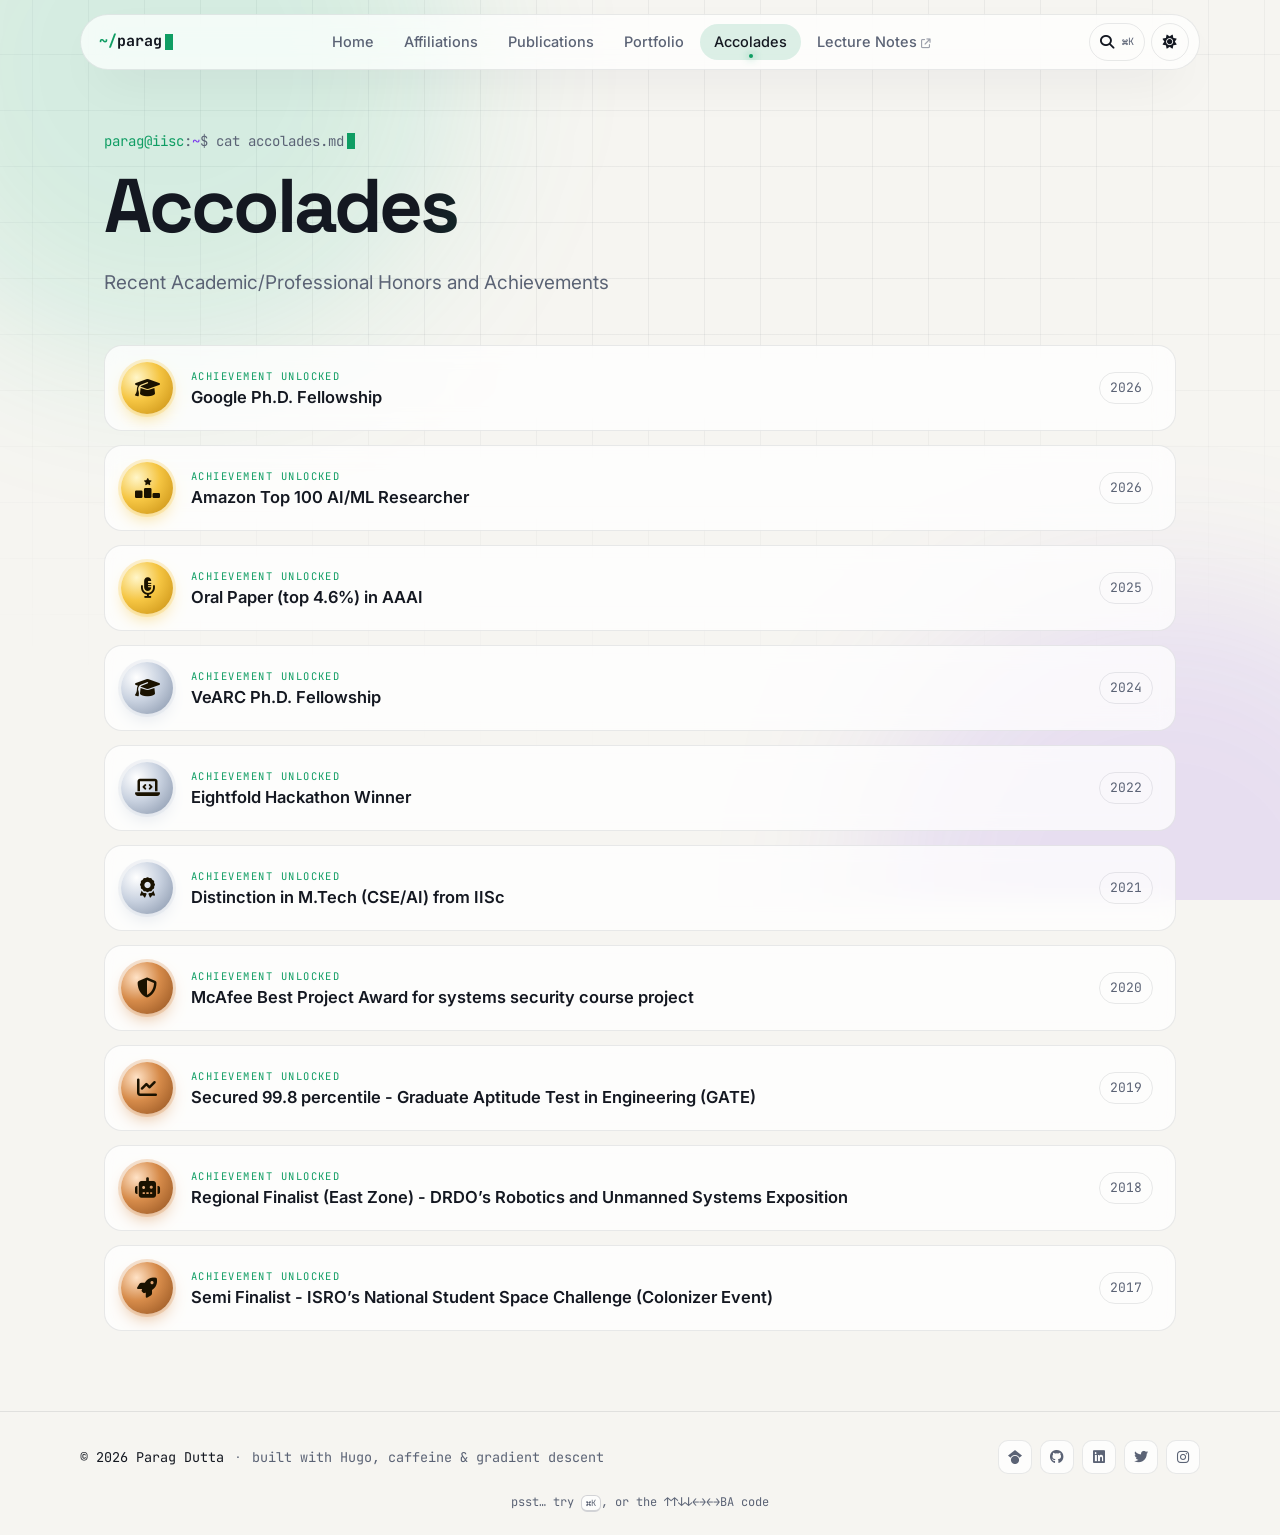
==== commit de7eae31: "Redesign: custom modern theme Co-Authored-By: Claude Opus 5.5 <noreply@anthropic.com>" ====
--- a/accolades/index.html
+++ b/accolades/index.html
@@ -1,508 +1,24 @@
-<!doctype html>
-<html
-  dir="ltr"
-  lang="en"
-  data-theme=""
-  
-    class="html theme--light"
-  
-><head><script src="/livereload.js?mindelay=10&amp;v=2&amp;port=1313&amp;path=livereload" data-no-instant defer></script>
-  <meta charset="utf-8" />
-  <title>
-    
-      
-        Accolades |
-      Parag Dutta
-
-  </title>
-
-  <meta name="generator" content="Hugo 0.148.2"><meta name="viewport" content="width=device-width,initial-scale=1,viewport-fit=cover" />
-  <meta name="author" content="Parag Dutta" />
-  <meta
-    name="description"
-    content="Recent Academic/Professional Honors and Achievements"
-  />
-  
-  
-        <link rel="stylesheet" href="/css/anatole.css" />
-      
-  <link
-    rel="stylesheet"
-    href="/css/markupHighlight.min.73ccfdf28df555e11009c13c20ced067af3cb021504cba43644c705930428b00.css"
-    integrity="sha256-c8z98o31VeEQCcE8IM7QZ688sCFQTLpDZExwWTBCiwA="
-    crossorigin="anonymous"
-    type="text/css"
-  />
-  
-  
-  <link
-    rel="stylesheet"
-    href="/fontawesome/css/fontawesome.min.137b1cf3cea9a8adb7884343a9a5ddddf4280f59153f74dc782fb7f7bf0d0519.css"
-    integrity="sha256-E3sc886pqK23iENDqaXd3fQoD1kVP3TceC&#43;3978NBRk="
-    crossorigin="anonymous"
-    type="text/css"
-  />
-  
-  <link
-    rel="stylesheet"
-    href="/fontawesome/css/solid.min.e65dc5b48fb5f39b142360c57c3a215744c94e56c755c929cc3e88fe12aab4d3.css"
-    integrity="sha256-5l3FtI&#43;185sUI2DFfDohV0TJTlbHVckpzD6I/hKqtNM="
-    crossorigin="anonymous"
-    type="text/css"
-  />
-  
-  <link
-    rel="stylesheet"
-    href="/fontawesome/css/regular.min.6f4f16d58da1c82c0c3a3436e021a3d39b4742f741192c546e73e947eacfd92f.css"
-    integrity="sha256-b08W1Y2hyCwMOjQ24CGj05tHQvdBGSxUbnPpR&#43;rP2S8="
-    crossorigin="anonymous"
-    type="text/css"
-  />
-  
-  <link
-    rel="stylesheet"
-    href="/fontawesome/css/brands.min.e10425ad768bc98ff1fb272a0ac8420f9d1ba22f0612c08ff1010c95080ffe7e.css"
-    integrity="sha256-4QQlrXaLyY/x&#43;ycqCshCD50boi8GEsCP8QEMlQgP/n4="
-    crossorigin="anonymous"
-    type="text/css"
-  />
-  
-  <link rel="shortcut icon" href="/favicons/favicon.ico" type="image/x-icon" />
-  <link rel="apple-touch-icon" sizes="180x180" href="/favicons/apple-touch-icon.png" />
-  <link rel="icon" type="image/png" sizes="32x32" href="/favicons/favicon-32x32.png" />
-  <link rel="icon" type="image/png" sizes="16x16" href="/favicons/favicon-16x16.png" />
-
-  <link rel="canonical" href="http://localhost:1313/accolades/" />
-  
-  
-  
-  
-  <script
-    type="text/javascript"
-    src="/js/anatole-header.min.f9132794301a01ff16550ed66763482bd848f62243d278f5e550229a158bfd32.js"
-    integrity="sha256-&#43;RMnlDAaAf8WVQ7WZ2NIK9hI9iJD0nj15VAimhWL/TI="
-    crossorigin="anonymous"
-  ></script>
-
-  
-    
-    
-    <script
-      type="text/javascript"
-      src="/js/anatole-theme-switcher.min.8724ddf9268dee451060f191961647573c7f592fbccc6d858746236b3f915813.js"
-      integrity="sha256-hyTd&#43;SaN7kUQYPGRlhZHVzx/WS&#43;8zG2Fh0Yjaz&#43;RWBM="
-      crossorigin="anonymous"
-    ></script>
-  
-
-  
-
-  
-
-  
-
-
-  
-  
-  <meta name="twitter:card" content="summary_large_image">
-  <meta name="twitter:image" content="http://localhost:1313/images/site-feature-image.png">
-  <meta name="twitter:title" content="Accolades">
-  <meta name="twitter:description" content="Recent Academic/Professional Honors and Achievements">
-
-
-
-  
-  <meta property="og:url" content="http://localhost:1313/accolades/">
-  <meta property="og:site_name" content="Personal Website">
-  <meta property="og:title" content="Accolades">
-  <meta property="og:description" content="Recent Academic/Professional Honors and Achievements">
-  <meta property="og:locale" content="en">
-  <meta property="og:type" content="article">
-    <meta property="article:published_time" content="2025-08-12T00:00:00+00:00">
-    <meta property="article:modified_time" content="2025-08-12T00:00:00+00:00">
-    <meta property="og:image" content="http://localhost:1313/images/site-feature-image.png">
-
-
-
-  
-  
-  
-  
-  <script type="application/ld+json">
-    {
-        "@context": "http://schema.org",
-        "@type": "BlogPosting",
-        "articleSection": "",
-        "name": "Accolades",
-        "headline": "Accolades",
-        "alternativeHeadline": "",
-        "description": "
-      Recent Academic\/Professional Honors and Achievements
-
-
-    ",
-        "license": "",
-        
-        "inLanguage": "en",
-        "isFamilyFriendly": "true",
-        "mainEntityOfPage": {
-            "@type": "WebPage",
-            "@id": "http:\/\/localhost:1313\/accolades\/"
-        },
-        "author" : {
-            "@type": "Person",
-            "name": "Parag Dutta"
-        },
-        "creator" : {
-            "@type": "Person",
-            "name": "Parag Dutta"
-        },
-        "accountablePerson" : {
-            "@type": "Person",
-            "name": "Parag Dutta"
-        },
-        "copyrightHolder" : {
-            "@type": "Person",
-            "name": "Parag Dutta"
-        },
-        "dateCreated": "2025-08-12T00:00:00.00Z",
-        "datePublished": "2025-08-12T00:00:00.00Z",
-        "dateModified": "2025-08-12T00:00:00.00Z",
-        "publisher":{
-            "@type":"Organization",
-            "name": "Parag Dutta",
-            "url": "http://localhost:1313/",
-            "logo": {
-                "@type": "ImageObject",
-                "url": "http:\/\/localhost:1313\/favicons\/favicon-32x32.png",
-                "width":"32",
-                "height":"32"
-            }
-        },
-        "image": 
-      [
-        
-        "http://localhost:1313/images/site-feature-image.png"
-
-
-      
-      ]
-
-    ,
-        "url" : "http:\/\/localhost:1313\/accolades\/",
-        "wordCount" : "79",
-        "genre" : [ ],
-        "keywords" : [ ]
-    }
-  </script>
-
-
-
-
-  
-  
-  
-</head>
-<body class="body">
-    <div class="wrapper">
-      <aside
-        
-          class="wrapper__sidebar"
-        
-      ><div
-  class="sidebar
-    animated fadeInDown
-  "
->
-  <div class="sidebar__content">
-    <div class="sidebar__introduction">
-      <img
-        class="sidebar__introduction-profileimage"
-        src="/images/profile.jpg"
-        alt="profile picture"
-      />
-      
-        <div class="sidebar__introduction-title">
-          <a href="/">Hi, I&#39;m Parag</a>
-        </div>
-      
-      <div class="sidebar__introduction-description">
-        <p>first & last name [at] iisc [dot] ac [dot] in</p>
-      </div>
-    </div>
-    <ul class="sidebar__list">
-      
-        <li class="sidebar__list-item">
-          <a
-            href="https://scholar.google.com/citations?user=aZQjPt0AAAAJ&amp;hl=en"
-            target="_blank"
-            rel="noopener me"
-            aria-label="Google Scholar"
-            title="Google Scholar"
-          >
-            <i class="fa-brands fa-google-scholar fa-2x" aria-hidden="true"></i>
-          </a>
-        </li>
-      
-        <li class="sidebar__list-item">
-          <a
-            href="https://github.com/parag1604"
-            target="_blank"
-            rel="noopener me"
-            aria-label="GitHub"
-            title="GitHub"
-          >
-            <i class="fa-brands fa-github fa-2x" aria-hidden="true"></i>
-          </a>
-        </li>
-      
-        <li class="sidebar__list-item">
-          <a
-            href="https://www.linkedin.com/in/parag1604"
-            target="_blank"
-            rel="noopener me"
-            aria-label="Linkedin"
-            title="Linkedin"
-          >
-            <i class="fa-brands fa-linkedin fa-2x" aria-hidden="true"></i>
-          </a>
-        </li>
-      
-        <li class="sidebar__list-item">
-          <a
-            href="https://twitter.com/16arag04utta"
-            target="_blank"
-            rel="noopener me"
-            aria-label="Twitter"
-            title="Twitter"
-          >
-            <i class="fa-brands fa-twitter fa-2x" aria-hidden="true"></i>
-          </a>
-        </li>
-      
-        <li class="sidebar__list-item">
-          <a
-            href="https://www.instagram.com/16arag04utta"
-            target="_blank"
-            rel="noopener me"
-            aria-label="instagram"
-            title="instagram"
-          >
-            <i class="fa-brands fa-instagram fa-2x" aria-hidden="true"></i>
-          </a>
-        </li>
-      
-    </ul>
-  </div><footer class="footer footer__sidebar">
-  <ul class="footer__list">
-    <li class="footer__item">
-      &copy;
-      
-        Parag Dutta
-        2026
-      
-    </li>
-    
-  </ul>
-</footer>
-  
-  <script
-    type="text/javascript"
-    src="/js/medium-zoom.min.9531b4a2217a70c5a1fce89c1f81c9ebbdd586708fcd4130b417320c7230c8d6.js"
-    integrity="sha256-lTG0oiF6cMWh/OicH4HJ673VhnCPzUEwtBcyDHIwyNY="
-    crossorigin="anonymous"
-  ></script></div>
-</aside>
-      <main
-        
-          class="wrapper__main"
-        
-      >
-        <header class="header"><div
-  class="
-    animated fadeInDown
-  "
->
-  <a role="button" class="navbar-burger" data-target="navMenu" aria-label="menu" aria-expanded="false">
-    <span aria-hidden="true" class="navbar-burger__line"></span>
-    <span aria-hidden="true" class="navbar-burger__line"></span>
-    <span aria-hidden="true" class="navbar-burger__line"></span>
-  </a>
-  <nav class="nav">
-    <ul class="nav__list" id="navMenu">
-      
-      
-        
-        
-          <li class="nav__list-item">
-            
-            <a
-              
-              href="/"
-              
-              title=""
-              >Home</a
-            >
-          </li>
-        
-
-      
-        
-        
-          <li class="nav__list-item">
-            
-            <a
-              
-              href="/affiliations/"
-              
-              title=""
-              >Affiliations</a
-            >
-          </li>
-        
-
-      
-        
-        
-          <li class="nav__list-item">
-            
-            <a
-              
-              href="/publications/"
-              
-              title=""
-              >Publications</a
-            >
-          </li>
-        
-
-      
-        
-        
-          <li class="nav__list-item">
-            
-            <a
-              
-              href="/portfolio/"
-              
-              title=""
-              >Portfolio</a
-            >
-          </li>
-        
-
-      
-        
-        
-          <li class="nav__list-item">
-            
-            <a
-              
-                class="nav__link--active"
-              
-              href="/accolades/"
-              
-              title=""
-              >Accolades</a
-            >
-          </li>
-        
-
-      
-        
-        
-          <li class="nav__list-item">
-            
-            <a
-              
-              href="https://parag1604.github.io/notes"
-              
-                target="_blank" rel="noopener noreferrer"
-              
-              title=""
-              >Notes</a
-            >
-          </li>
-        
-
-      
-    </ul>
-    <ul class="nav__list nav__list--end">
-      
-      
-        <li class="nav__list-item">
-          <div class="themeswitch">
-            <a title="Switch Theme">
-              <i class="fas fa-adjust fa-fw" aria-hidden="true"></i>
-            </a>
-          </div>
-        </li>
-      
-    </ul>
-  </nav>
-</div>
-</header>
-  <div
-    class="post 
-      animated fadeInDown
-    "
-  >
-    
-    <div class="post__content">
-      
-        <h1>Accolades</h1>
-      
-      <ul>
-<li>Google Ph.D. Fellowship - 2026</li>
-<li>Oral Paper (top 4.6%) in AAAI - 2025</li>
-<li>VeARC Ph.D. Fellowship - 2024</li>
-<li>Eightfold Hackathon Winner - 2022</li>
-<li>Distinction in M.Tech (CSE/AI) from IISc - 2021</li>
-<li>McAfee Best Project Award for systems security course project - 2020</li>
-<li>Secured 99.8 percentile - Graduate Aptitude Test in Engineering (GATE) - 2019</li>
-<li>Regional Finalist (East Zone) - DRDO&rsquo;s Robotics and Unmanned Systems Exposition - 2018</li>
-<li>Semi Finalist - ISRO&rsquo;s National Student Space Challenge (Colonizer Event) - 2017</li>
-</ul>
-<!-- - Completed a course on Practical Reinforcement Learning, with honors from National Research University, Higher School of Economics - 2020 -->
-<!-- - Completed a course on Machine Learning by Andrew Ng from Stanford University - 2020 -->
-<!-- - Qualified for the final round of Microsoft AI Challenge - 2018 -->
-<!-- - Attended a course on "Data Mining" by Sunil Vadera of Salford University, Manchester (arranged by GIAN) and got certified - 2016 -->
-<!-- - Credited a course on "Robotic Vision" (Image processing for machines) by Peter Corke and received a Statement of Attainment from Queensland University of Technology, Brisbane Australia - 2016 -->
-<!-- Extra Curricular Activities: -->
-<!-- - 2nd Place - Table Tennis Tournament - GCELT's intra college sports fest Enginerds' - 2019
-- 1st Place - Website Designing - GCELT's inter college techno creative fest Enginerds' - 2018
-- 3rd Place - Quiz Competition - GCELT's inter college techno creative fest Enginerds' - 2018
-- 2nd Place - Line follower Robot - GCELT's inter college techno creative fest Enginerds' - 2017
-- 2nd Place - Line follower Robot - GCELT's inter college techno creative fest Enginerds' - 2016
-- 3rd Place - Need For Speed Most Wanted - GCELT's intra college sports fest Enginerds' - 2016 -->
-</div>
-    <div class="post__footer">
-      
-
-      
-    </div>
-
-    
-  </div>
-
-      </main>
-    </div><footer class="footer footer__base">
-  <ul class="footer__list">
-    <li class="footer__item">
-      &copy;
-      
-        Parag Dutta
-        2026
-      
-    </li>
-    
-  </ul>
-</footer>
-  
-  <script
-    type="text/javascript"
-    src="/js/medium-zoom.min.9531b4a2217a70c5a1fce89c1f81c9ebbdd586708fcd4130b417320c7230c8d6.js"
-    integrity="sha256-lTG0oiF6cMWh/OicH4HJ673VhnCPzUEwtBcyDHIwyNY="
-    crossorigin="anonymous"
-  ></script></body>
-</html>
+<!doctype html><html lang=en class=no-js><head><meta charset=utf-8><meta name=viewport content="width=device-width,initial-scale=1,viewport-fit=cover"><title>Accolades · Parag Dutta</title><meta name=author content="Parag Dutta"><meta name=description content="Recent Academic/Professional Honors and Achievements"><meta name=color-scheme content="dark light"><meta name=theme-color content="#0a0c10"><meta property="og:url" content="https://parag1604.github.io/accolades/"><meta property="og:site_name" content="Parag Dutta"><meta property="og:title" content="Accolades"><meta property="og:description" content="Recent Academic/Professional Honors and Achievements"><meta property="og:locale" content="en"><meta property="og:type" content="article"><meta property="article:published_time" content="2025-08-12T00:00:00+00:00"><meta property="article:modified_time" content="2025-08-12T00:00:00+00:00"><meta property="og:image" content="https://parag1604.github.io/images/site-feature-image.png"><script>(function(){var e,t=document.documentElement;t.classList.remove("no-js"),t.classList.add("js"),e=null;try{e=localStorage.getItem("theme")}catch{}e||(e=window.matchMedia("(prefers-color-scheme: light)").matches?"light":"dark"),t.setAttribute("data-theme",e)})()</script><link rel=preconnect href=https://fonts.googleapis.com><link rel=preconnect href=https://fonts.gstatic.com crossorigin><link rel=stylesheet href="https://fonts.googleapis.com/css2?family=Inter:wght@400;500;600&family=JetBrains+Mono:wght@400;500;700&family=Space+Grotesk:wght@500;600;700&display=swap"><link rel=stylesheet href=https://cdnjs.cloudflare.com/ajax/libs/font-awesome/6.5.2/css/all.min.css crossorigin=anonymous referrerpolicy=no-referrer><link rel=stylesheet href=/css/main.min.0cc1af6b5098c484da0d5e4794379fe8f1e8405af62de0fee869202473a63f8e.css><link rel=icon type=image/png sizes=32x32 href=/favicons/favicon-32x32.png><link rel=icon type=image/png sizes=16x16 href=/favicons/favicon-16x16.png><link rel=apple-touch-icon sizes=180x180 href=/favicons/apple-touch-icon.png></head><body class=page-accolades><div class=bg aria-hidden=true><div class=bg__grid></div><div class="bg__blob bg__blob--a"></div><div class="bg__blob bg__blob--b"></div><div class=bg__spot></div></div><div class=scroll-progress aria-hidden=true></div><a class=skip-link href=#main>Skip to content</a><header class=nav-wrap><nav class=nav aria-label=Main><a class=nav__brand href=/ aria-label=Home><span class=nav__prompt>~/</span><span class=nav__name>parag</span><span class=caret aria-hidden=true></span></a><ul class=nav__links id=nav-links><li><a class=nav__link href=/>Home</a></li><li><a class=nav__link href=/affiliations/>Affiliations</a></li><li><a class=nav__link href=/publications/>Publications</a></li><li><a class=nav__link href=/portfolio/>Portfolio</a></li><li><a class="nav__link is-active" href=/accolades/ aria-current=page>Accolades</a></li><li><a class=nav__link href=/notes target=_blank rel=noopener>Lecture Notes <i class="fa-solid fa-arrow-up-right-from-square nav__ext" aria-hidden=true></i></a></li></ul><div class=nav__actions><button class="icon-btn kbd-btn" type=button data-palette-open aria-label="Open command palette">
+<i class="fa-solid fa-magnifying-glass" aria-hidden=true></i><kbd>⌘K</kbd>
+</button>
+<button class=icon-btn type=button data-theme-toggle aria-label="Toggle light/dark theme">
+<i class="fa-solid fa-moon theme-icon--dark" aria-hidden=true></i>
+<i class="fa-solid fa-sun theme-icon--light" aria-hidden=true></i>
+</button>
+<button class="icon-btn nav__burger" type=button aria-controls=nav-links aria-expanded=false aria-label=Menu>
+<span></span><span></span></button></div></nav></header><main id=main class=main><header class=page-header><p class="page-header__cmd mono reveal"><span class=accent>parag@iisc</span>:<span class=accent-2>~</span>$ <span class=typed-once>cat accolades.md</span><span class=caret aria-hidden=true></span></p><h1 class="page-header__title reveal">Accolades</h1><p class="page-header__desc reveal">Recent Academic/Professional Honors and Achievements</p></header><div class=achievements><ul><li class="card achievement reveal"><span class=achievement__icon><i class="fa-solid fa-trophy" aria-hidden=true></i></span><span class=achievement__text><span class="achievement__kicker mono">achievement unlocked</span><span class=achievement__title>Google Ph.D. Fellowship</span></span><span class="achievement__year mono">2026</span></li><li class="card achievement reveal"><span class=achievement__icon><i class="fa-solid fa-trophy" aria-hidden=true></i></span><span class=achievement__text><span class="achievement__kicker mono">achievement unlocked</span><span class=achievement__title>Amazon Top 100 AI/ML Researcher</span></span><span class="achievement__year mono">2026</span></li><li class="card achievement reveal"><span class=achievement__icon><i class="fa-solid fa-trophy" aria-hidden=true></i></span><span class=achievement__text><span class="achievement__kicker mono">achievement unlocked</span><span class=achievement__title>Oral Paper (top 4.6%) in AAAI</span></span><span class="achievement__year mono">2025</span></li><li class="card achievement reveal"><span class=achievement__icon><i class="fa-solid fa-trophy" aria-hidden=true></i></span><span class=achievement__text><span class="achievement__kicker mono">achievement unlocked</span><span class=achievement__title>VeARC Ph.D. Fellowship</span></span><span class="achievement__year mono">2024</span></li><li class="card achievement reveal"><span class=achievement__icon><i class="fa-solid fa-trophy" aria-hidden=true></i></span><span class=achievement__text><span class="achievement__kicker mono">achievement unlocked</span><span class=achievement__title>Eightfold Hackathon Winner</span></span><span class="achievement__year mono">2022</span></li><li class="card achievement reveal"><span class=achievement__icon><i class="fa-solid fa-trophy" aria-hidden=true></i></span><span class=achievement__text><span class="achievement__kicker mono">achievement unlocked</span><span class=achievement__title>Distinction in M.Tech (CSE/AI) from IISc</span></span><span class="achievement__year mono">2021</span></li><li class="card achievement reveal"><span class=achievement__icon><i class="fa-solid fa-trophy" aria-hidden=true></i></span><span class=achievement__text><span class="achievement__kicker mono">achievement unlocked</span><span class=achievement__title>McAfee Best Project Award for systems security course project</span></span><span class="achievement__year mono">2020</span></li><li class="card achievement reveal"><span class=achievement__icon><i class="fa-solid fa-trophy" aria-hidden=true></i></span><span class=achievement__text><span class="achievement__kicker mono">achievement unlocked</span><span class=achievement__title>Secured 99.8 percentile - Graduate Aptitude Test in Engineering (GATE)</span></span><span class="achievement__year mono">2019</span></li><li class="card achievement reveal"><span class=achievement__icon><i class="fa-solid fa-trophy" aria-hidden=true></i></span><span class=achievement__text><span class="achievement__kicker mono">achievement unlocked</span><span class=achievement__title>Regional Finalist (East Zone) - DRDO&rsquo;s Robotics and Unmanned Systems Exposition</span></span><span class="achievement__year mono">2018</span></li><li class="card achievement reveal"><span class=achievement__icon><i class="fa-solid fa-trophy" aria-hidden=true></i></span><span class=achievement__text><span class="achievement__kicker mono">achievement unlocked</span><span class=achievement__title>Semi Finalist - ISRO&rsquo;s National Student Space Challenge (Colonizer Event)</span></span><span class="achievement__year mono">2017</span></li></ul></div></main><footer class=footer><div class=footer__inner><div class=footer__left><span class=mono>© 2026 Parag Dutta</span>
+<span class=footer__dot>·</span>
+<span class="mono dim">built with Hugo, caffeine & gradient descent</span></div><div class=footer__right><ul class=socials><li><a class=socials__link href="https://scholar.google.com/citations?user=aZQjPt0AAAAJ&amp;hl=en" target=_blank rel="noopener me" aria-label="Google Scholar" data-tip="Google Scholar"><i class="fa-brands fa-google-scholar" aria-hidden=true></i></a></li><li><a class=socials__link href=https://github.com/parag1604 target=_blank rel="noopener me" aria-label=GitHub data-tip=GitHub><i class="fa-brands fa-github" aria-hidden=true></i></a></li><li><a class=socials__link href=https://www.linkedin.com/in/parag1604 target=_blank rel="noopener me" aria-label=Linkedin data-tip=Linkedin><i class="fa-brands fa-linkedin" aria-hidden=true></i></a></li><li><a class=socials__link href=https://twitter.com/16arag04utta target=_blank rel="noopener me" aria-label=Twitter data-tip=Twitter><i class="fa-brands fa-twitter" aria-hidden=true></i></a></li><li><a class=socials__link href=https://www.instagram.com/16arag04utta target=_blank rel="noopener me" aria-label=instagram data-tip=instagram><i class="fa-brands fa-instagram" aria-hidden=true></i></a></li></ul></div></div><p class="footer__hint mono dim">psst… try <kbd>⌘K</kbd>, or the ↑↑↓↓←→←→BA code</p></footer><div class=palette role=dialog aria-modal=true aria-label="Command palette" hidden><div class=palette__backdrop data-palette-close></div><div class=palette__box><div class=palette__input-row><span class="mono accent">❯</span>
+<input class=palette__input type=text placeholder="Where to? Type a page or command…" autocomplete=off spellcheck=false aria-label="Search commands">
+<kbd>esc</kbd></div><ul class=palette__list role=listbox><li role=option data-href=/ data-group=pages><i class="fa-solid fa-file-lines" aria-hidden=true></i>
+<span>Home</span><span class="palette__meta mono">cd /</span></li><li role=option data-href=/affiliations/ data-group=pages><i class="fa-solid fa-file-lines" aria-hidden=true></i>
+<span>Affiliations</span><span class="palette__meta mono">cd /affiliations/</span></li><li role=option data-href=/publications/ data-group=pages><i class="fa-solid fa-file-lines" aria-hidden=true></i>
+<span>Publications</span><span class="palette__meta mono">cd /publications/</span></li><li role=option data-href=/portfolio/ data-group=pages><i class="fa-solid fa-file-lines" aria-hidden=true></i>
+<span>Portfolio</span><span class="palette__meta mono">cd /portfolio/</span></li><li role=option data-href=/accolades/ data-group=pages><i class="fa-solid fa-file-lines" aria-hidden=true></i>
+<span>Accolades</span><span class="palette__meta mono">cd /accolades/</span></li><li role=option data-href=/notes data-external data-group=pages><i class="fa-solid fa-arrow-up-right-from-square" aria-hidden=true></i>
+<span>Lecture Notes</span><span class="palette__meta mono">external</span></li><li role=option data-href="https://scholar.google.com/citations?user=aZQjPt0AAAAJ&amp;hl=en" data-external data-group=links><i class="fa-brands fa-google-scholar" aria-hidden=true></i>
+<span>Google Scholar</span><span class="palette__meta mono">open</span></li><li role=option data-href=https://github.com/parag1604 data-external data-group=links><i class="fa-brands fa-github" aria-hidden=true></i>
+<span>GitHub</span><span class="palette__meta mono">open</span></li><li role=option data-href=https://www.linkedin.com/in/parag1604 data-external data-group=links><i class="fa-brands fa-linkedin" aria-hidden=true></i>
+<span>Linkedin</span><span class="palette__meta mono">open</span></li><li role=option data-href=https://twitter.com/16arag04utta data-external data-group=links><i class="fa-brands fa-twitter" aria-hidden=true></i>
+<span>Twitter</span><span class="palette__meta mono">open</span></li><li role=option data-href=https://www.instagram.com/16arag04utta data-external data-group=links><i class="fa-brands fa-instagram" aria-hidden=true></i>
+<span>instagram</span><span class="palette__meta mono">open</span></li><li role=option data-action=theme><i class="fa-solid fa-circle-half-stroke" aria-hidden=true></i><span>Toggle theme</span><span class="palette__meta mono">light ⇄ dark</span></li><li role=option data-action=crt><i class="fa-solid fa-tv" aria-hidden=true></i><span>Toggle retro CRT mode</span><span class="palette__meta mono">since 1985</span></li><li role=option data-action=top><i class="fa-solid fa-arrow-up" aria-hidden=true></i><span>Scroll to top</span><span class="palette__meta mono">gg</span></li></ul><div class="palette__foot mono dim"><span><kbd>↑</kbd><kbd>↓</kbd> navigate</span><span><kbd>↵</kbd> select</span></div></div></div><div class=toast role=status aria-live=polite></div><script src=/js/site.min.e0be9eae07bbeb2b1c7ead501297c01bd5e1fab9cd0771a65b269b7345b78afe.js defer></script></body></html>
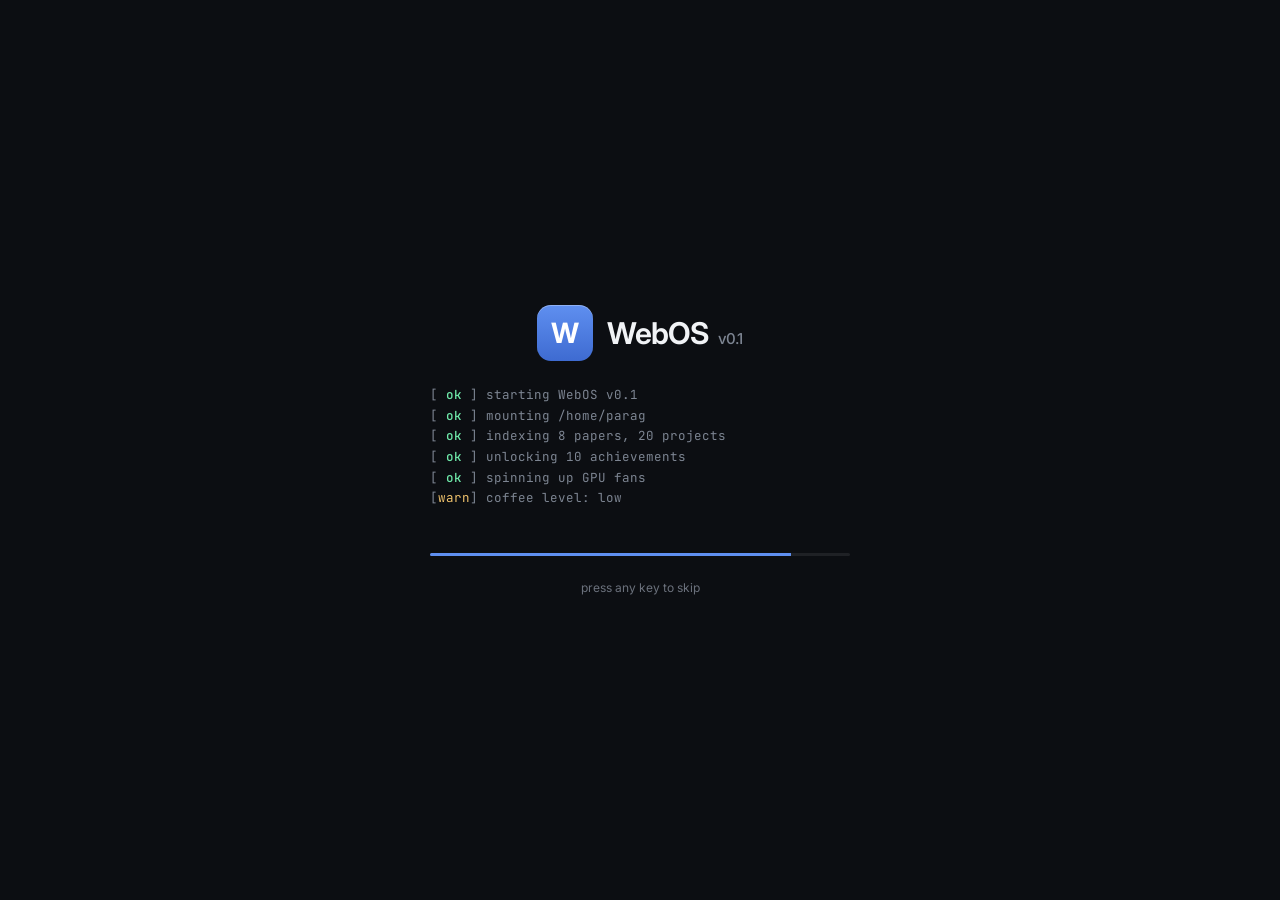
==== commit 8169c7e7: "Deploy WebOS v0.1 Co-Authored-By: Claude Opus 5.5 <noreply@anthropic.com>" ====
--- a/accolades/index.html
+++ b/accolades/index.html
@@ -1,24 +1,60 @@
-<!doctype html><html lang=en class=no-js><head><meta charset=utf-8><meta name=viewport content="width=device-width,initial-scale=1,viewport-fit=cover"><title>Accolades · Parag Dutta</title><meta name=author content="Parag Dutta"><meta name=description content="Recent Academic/Professional Honors and Achievements"><meta name=color-scheme content="dark light"><meta name=theme-color content="#0a0c10"><meta property="og:url" content="https://parag1604.github.io/accolades/"><meta property="og:site_name" content="Parag Dutta"><meta property="og:title" content="Accolades"><meta property="og:description" content="Recent Academic/Professional Honors and Achievements"><meta property="og:locale" content="en"><meta property="og:type" content="article"><meta property="article:published_time" content="2025-08-12T00:00:00+00:00"><meta property="article:modified_time" content="2025-08-12T00:00:00+00:00"><meta property="og:image" content="https://parag1604.github.io/images/site-feature-image.png"><script>(function(){var e,t=document.documentElement;t.classList.remove("no-js"),t.classList.add("js"),e=null;try{e=localStorage.getItem("theme")}catch{}e||(e=window.matchMedia("(prefers-color-scheme: light)").matches?"light":"dark"),t.setAttribute("data-theme",e)})()</script><link rel=preconnect href=https://fonts.googleapis.com><link rel=preconnect href=https://fonts.gstatic.com crossorigin><link rel=stylesheet href="https://fonts.googleapis.com/css2?family=Inter:wght@400;500;600&family=JetBrains+Mono:wght@400;500;700&family=Space+Grotesk:wght@500;600;700&display=swap"><link rel=stylesheet href=https://cdnjs.cloudflare.com/ajax/libs/font-awesome/6.5.2/css/all.min.css crossorigin=anonymous referrerpolicy=no-referrer><link rel=stylesheet href=/css/main.min.0cc1af6b5098c484da0d5e4794379fe8f1e8405af62de0fee869202473a63f8e.css><link rel=icon type=image/png sizes=32x32 href=/favicons/favicon-32x32.png><link rel=icon type=image/png sizes=16x16 href=/favicons/favicon-16x16.png><link rel=apple-touch-icon sizes=180x180 href=/favicons/apple-touch-icon.png></head><body class=page-accolades><div class=bg aria-hidden=true><div class=bg__grid></div><div class="bg__blob bg__blob--a"></div><div class="bg__blob bg__blob--b"></div><div class=bg__spot></div></div><div class=scroll-progress aria-hidden=true></div><a class=skip-link href=#main>Skip to content</a><header class=nav-wrap><nav class=nav aria-label=Main><a class=nav__brand href=/ aria-label=Home><span class=nav__prompt>~/</span><span class=nav__name>parag</span><span class=caret aria-hidden=true></span></a><ul class=nav__links id=nav-links><li><a class=nav__link href=/>Home</a></li><li><a class=nav__link href=/affiliations/>Affiliations</a></li><li><a class=nav__link href=/publications/>Publications</a></li><li><a class=nav__link href=/portfolio/>Portfolio</a></li><li><a class="nav__link is-active" href=/accolades/ aria-current=page>Accolades</a></li><li><a class=nav__link href=/notes target=_blank rel=noopener>Lecture Notes <i class="fa-solid fa-arrow-up-right-from-square nav__ext" aria-hidden=true></i></a></li></ul><div class=nav__actions><button class="icon-btn kbd-btn" type=button data-palette-open aria-label="Open command palette">
-<i class="fa-solid fa-magnifying-glass" aria-hidden=true></i><kbd>⌘K</kbd>
-</button>
-<button class=icon-btn type=button data-theme-toggle aria-label="Toggle light/dark theme">
+<!doctype html><html lang=en class=no-js><head><meta charset=utf-8><meta name=viewport content="width=device-width,initial-scale=1,viewport-fit=cover"><title>Accolades · Parag Dutta</title><meta name=author content="Parag Dutta"><meta name=description content="Recent Academic/Professional Honors and Achievements"><meta name=color-scheme content="dark light"><meta name=theme-color content="#0c0e12"><meta property="og:url" content="https://parag1604.github.io/accolades/"><meta property="og:site_name" content="Parag Dutta"><meta property="og:title" content="Accolades"><meta property="og:description" content="Recent Academic/Professional Honors and Achievements"><meta property="og:locale" content="en"><meta property="og:type" content="article"><meta property="article:published_time" content="2025-08-12T00:00:00+00:00"><meta property="article:modified_time" content="2025-08-12T00:00:00+00:00"><meta property="og:image" content="https://parag1604.github.io/images/site-feature-image.png"><script>(function(){var e,t=document.documentElement;t.classList.remove("no-js"),t.classList.add("js"),e=null;try{e=localStorage.getItem("theme")}catch{}e||(e=window.matchMedia("(prefers-color-scheme: light)").matches?"light":"dark"),t.setAttribute("data-theme",e)})()</script><link rel=preconnect href=https://fonts.googleapis.com><link rel=preconnect href=https://fonts.gstatic.com crossorigin><link rel=stylesheet href="https://fonts.googleapis.com/css2?family=Inter:wght@400;500;600;700&family=JetBrains+Mono:wght@400;500;700&display=swap"><link rel=stylesheet href=https://cdnjs.cloudflare.com/ajax/libs/font-awesome/6.5.2/css/all.min.css crossorigin=anonymous referrerpolicy=no-referrer><link rel=stylesheet href=/css/main.min.a35f1b374831a8dac4a483be837379db907a6585d135b1f392c449f9db3507b8.css><link rel=icon type=image/png sizes=32x32 href=/favicons/favicon-32x32.png><link rel=icon type=image/png sizes=16x16 href=/favicons/favicon-16x16.png><link rel=apple-touch-icon sizes=180x180 href=/favicons/apple-touch-icon.png></head><body class=os data-pubs=8 data-projects=20 data-accolades=10 data-degrees=3><div class=wallpaper aria-hidden=true><svg class="scene" viewBox="0 0 1600 1e3" preserveAspectRatio="xMidYMid slice" aria-hidden="true" focusable="false"><defs><linearGradient id="sc-sky" x1="0" y1="0" x2="0" y2="1"><stop offset="0" class="sc-sky-top"/><stop offset=".55" class="sc-sky-mid"/><stop offset=".82" class="sc-sky-low"/></linearGradient><linearGradient id="sc-lake" x1="0" y1="0" x2="0" y2="1"><stop offset="0" class="sc-lake-top"/><stop offset="1" class="sc-lake-bottom"/></linearGradient><linearGradient id="sc-haze" x1="0" y1="0" x2="0" y2="1"><stop offset="0" class="sc-haze" stop-opacity="0"/><stop offset="1" class="sc-haze"/></linearGradient><radialGradient id="sc-glow"><stop offset="0" class="sc-glow"/><stop offset="1" class="sc-glow" stop-opacity="0"/></radialGradient><mask id="sc-crescent"><rect width="1600" height="1e3" fill="#fff"/><circle cx="1205" cy="235" r="46" fill="#000"/></mask></defs><rect class="sc-sky" width="1600" height="1e3" fill="url(#sc-sky)"/><g class="sc-stars"><circle cx="1519" cy="9" r=".9333333333333333" style="--tw:1"/><circle cx="1438" cy="18" r="1.2666666666666666" style="--tw:2"/><circle cx="1357" cy="27" r="1.6" style="--tw:3"/><circle cx="1276" cy="36" r=".6" style="--tw:4"/><circle cx="1195" cy="45" r=".9333333333333333" style="--tw:5"/><circle cx="1114" cy="54" r="1.2666666666666666" style="--tw:6"/><circle cx="1033" cy="63" r="1.6" style="--tw:0"/><circle cx="952" cy="72" r=".6" style="--tw:1"/><circle cx="871" cy="81" r=".9333333333333333" style="--tw:2"/><circle cx="790" cy="90" r="1.2666666666666666" style="--tw:3"/><circle cx="709" cy="99" r="1.6" style="--tw:4"/><circle cx="628" cy="108" r=".6" style="--tw:5"/><circle cx="547" cy="117" r=".9333333333333333" style="--tw:6"/><circle cx="466" cy="126" r="1.2666666666666666" style="--tw:0"/><circle cx="385" cy="135" r="1.6" style="--tw:1"/><circle cx="304" cy="144" r=".6" style="--tw:2"/><circle cx="223" cy="153" r=".9333333333333333" style="--tw:3"/><circle cx="142" cy="162" r="1.2666666666666666" style="--tw:4"/><circle cx="61" cy="171" r="1.6" style="--tw:5"/><circle cx="1580" cy="180" r=".6" style="--tw:6"/><circle cx="1499" cy="189" r=".9333333333333333" style="--tw:0"/><circle cx="1418" cy="198" r="1.2666666666666666" style="--tw:1"/><circle cx="1337" cy="207" r="1.6" style="--tw:2"/><circle cx="1256" cy="216" r=".6" style="--tw:3"/><circle cx="1175" cy="225" r=".9333333333333333" style="--tw:4"/><circle cx="1094" cy="234" r="1.2666666666666666" style="--tw:5"/><circle cx="1013" cy="243" r="1.6" style="--tw:6"/><circle cx="932" cy="252" r=".6" style="--tw:0"/><circle cx="851" cy="261" r=".9333333333333333" style="--tw:1"/><circle cx="770" cy="270" r="1.2666666666666666" style="--tw:2"/><circle cx="689" cy="279" r="1.6" style="--tw:3"/><circle cx="608" cy="288" r=".6" style="--tw:4"/><circle cx="527" cy="297" r=".9333333333333333" style="--tw:5"/><circle cx="446" cy="306" r="1.2666666666666666" style="--tw:6"/><circle cx="365" cy="315" r="1.6" style="--tw:0"/><circle cx="284" cy="324" r=".6" style="--tw:1"/><circle cx="203" cy="333" r=".9333333333333333" style="--tw:2"/><circle cx="122" cy="342" r="1.2666666666666666" style="--tw:3"/><circle cx="41" cy="351" r="1.6" style="--tw:4"/><circle cx="1560" cy="360" r=".6" style="--tw:5"/><circle cx="1479" cy="369" r=".9333333333333333" style="--tw:6"/><circle cx="1398" cy="378" r="1.2666666666666666" style="--tw:0"/><circle cx="1317" cy="387" r="1.6" style="--tw:1"/><circle cx="1236" cy="396" r=".6" style="--tw:2"/><circle cx="1155" cy="405" r=".9333333333333333" style="--tw:3"/><circle cx="1074" cy="414" r="1.2666666666666666" style="--tw:4"/><circle cx="993" cy="423" r="1.6" style="--tw:5"/><circle cx="912" cy="432" r=".6" style="--tw:6"/><circle cx="831" cy="441" r=".9333333333333333" style="--tw:0"/><circle cx="750" cy="450" r="1.2666666666666666" style="--tw:1"/><circle cx="669" cy="459" r="1.6" style="--tw:2"/><circle cx="588" cy="468" r=".6" style="--tw:3"/><circle cx="507" cy="477" r=".9333333333333333" style="--tw:4"/><circle cx="426" cy="486" r="1.2666666666666666" style="--tw:5"/><circle cx="345" cy="495" r="1.6" style="--tw:6"/><circle cx="264" cy="504" r=".6" style="--tw:0"/><circle cx="183" cy="513" r=".9333333333333333" style="--tw:1"/><circle cx="102" cy="522" r="1.2666666666666666" style="--tw:2"/><circle cx="21" cy="531" r="1.6" style="--tw:3"/><circle cx="1540" cy="540" r=".6" style="--tw:4"/><circle cx="1459" cy="549" r=".9333333333333333" style="--tw:5"/><circle cx="1378" cy="558" r="1.2666666666666666" style="--tw:6"/><circle cx="1297" cy="7" r="1.6" style="--tw:0"/><circle cx="1216" cy="16" r=".6" style="--tw:1"/><circle cx="1135" cy="25" r=".9333333333333333" style="--tw:2"/><circle cx="1054" cy="34" r="1.2666666666666666" style="--tw:3"/><circle cx="973" cy="43" r="1.6" style="--tw:4"/><circle cx="892" cy="52" r=".6" style="--tw:5"/><circle cx="811" cy="61" r=".9333333333333333" style="--tw:6"/><circle cx="730" cy="70" r="1.2666666666666666" style="--tw:0"/><circle cx="649" cy="79" r="1.6" style="--tw:1"/><circle cx="568" cy="88" r=".6" style="--tw:2"/><circle cx="487" cy="97" r=".9333333333333333" style="--tw:3"/><circle cx="406" cy="106" r="1.2666666666666666" style="--tw:4"/><circle cx="325" cy="115" r="1.6" style="--tw:5"/><circle cx="244" cy="124" r=".6" style="--tw:6"/><circle cx="163" cy="133" r=".9333333333333333" style="--tw:0"/><circle cx="82" cy="142" r="1.2666666666666666" style="--tw:1"/><circle cx="1" cy="151" r="1.6" style="--tw:2"/><circle cx="1520" cy="160" r=".6" style="--tw:3"/><circle cx="1439" cy="169" r=".9333333333333333" style="--tw:4"/><circle cx="1358" cy="178" r="1.2666666666666666" style="--tw:5"/><circle cx="1277" cy="187" r="1.6" style="--tw:6"/><circle cx="1196" cy="196" r=".6" style="--tw:0"/><circle cx="1115" cy="205" r=".9333333333333333" style="--tw:1"/><circle cx="1034" cy="214" r="1.2666666666666666" style="--tw:2"/><circle cx="953" cy="223" r="1.6" style="--tw:3"/><circle cx="872" cy="232" r=".6" style="--tw:4"/><circle cx="791" cy="241" r=".9333333333333333" style="--tw:5"/><circle cx="710" cy="250" r="1.2666666666666666" style="--tw:6"/><circle cx="629" cy="259" r="1.6" style="--tw:0"/><circle cx="548" cy="268" r=".6" style="--tw:1"/><circle cx="467" cy="277" r=".9333333333333333" style="--tw:2"/><circle cx="386" cy="286" r="1.2666666666666666" style="--tw:3"/><circle cx="305" cy="295" r="1.6" style="--tw:4"/><circle cx="224" cy="304" r=".6" style="--tw:5"/><circle cx="143" cy="313" r=".9333333333333333" style="--tw:6"/><circle cx="62" cy="322" r="1.2666666666666666" style="--tw:0"/><circle cx="1581" cy="331" r="1.6" style="--tw:1"/><circle cx="1500" cy="340" r=".6" style="--tw:2"/><circle cx="1419" cy="349" r=".9333333333333333" style="--tw:3"/><circle cx="1338" cy="358" r="1.2666666666666666" style="--tw:4"/><circle cx="1257" cy="367" r="1.6" style="--tw:5"/><circle cx="1176" cy="376" r=".6" style="--tw:6"/><circle cx="1095" cy="385" r=".9333333333333333" style="--tw:0"/><circle cx="1014" cy="394" r="1.2666666666666666" style="--tw:1"/><circle cx="933" cy="403" r="1.6" style="--tw:2"/><circle cx="852" cy="412" r=".6" style="--tw:3"/><circle cx="771" cy="421" r=".9333333333333333" style="--tw:4"/><circle cx="690" cy="430" r="1.2666666666666666" style="--tw:5"/><circle cx="609" cy="439" r="1.6" style="--tw:6"/><circle cx="528" cy="448" r=".6" style="--tw:0"/><circle cx="447" cy="457" r=".9333333333333333" style="--tw:1"/><circle cx="366" cy="466" r="1.2666666666666666" style="--tw:2"/><circle cx="285" cy="475" r="1.6" style="--tw:3"/><circle cx="204" cy="484" r=".6" style="--tw:4"/><circle cx="123" cy="493" r=".9333333333333333" style="--tw:5"/><circle cx="42" cy="502" r="1.2666666666666666" style="--tw:6"/><circle cx="1561" cy="511" r="1.6" style="--tw:0"/><circle cx="1480" cy="520" r=".6" style="--tw:1"/><circle cx="1399" cy="529" r=".9333333333333333" style="--tw:2"/><circle cx="1318" cy="538" r="1.2666666666666666" style="--tw:3"/><circle cx="1237" cy="547" r="1.6" style="--tw:4"/><circle cx="1156" cy="556" r=".6" style="--tw:5"/><circle cx="1075" cy="5" r=".9333333333333333" style="--tw:6"/><circle cx="994" cy="14" r="1.2666666666666666" style="--tw:0"/><circle cx="913" cy="23" r="1.6" style="--tw:1"/><circle cx="832" cy="32" r=".6" style="--tw:2"/><circle cx="751" cy="41" r=".9333333333333333" style="--tw:3"/><circle cx="670" cy="50" r="1.2666666666666666" style="--tw:4"/><circle cx="589" cy="59" r="1.6" style="--tw:5"/><circle cx="508" cy="68" r=".6" style="--tw:6"/><circle cx="427" cy="77" r=".9333333333333333" style="--tw:0"/><circle cx="346" cy="86" r="1.2666666666666666" style="--tw:1"/><circle cx="265" cy="95" r="1.6" style="--tw:2"/><circle cx="184" cy="104" r=".6" style="--tw:3"/><circle cx="103" cy="113" r=".9333333333333333" style="--tw:4"/><circle cx="22" cy="122" r="1.2666666666666666" style="--tw:5"/><circle cx="1541" cy="131" r="1.6" style="--tw:6"/><circle cx="1460" cy="140" r=".6" style="--tw:0"/></g><circle class="sc-glow-disc" cx="1180" cy="250" r="260" fill="url(#sc-glow)"/><circle class="sc-sun" cx="1180" cy="250" r="58"/><circle class="sc-moon" cx="1180" cy="250" r="50" mask="url(#sc-crescent)"/><path class="sc-m1" d="M0 6e2l120-44 90 28 120-72 1e2 46 110-64 110 58 110-44 120 58 110-64 120 54 110-36 120 52 110-46 150 36V1e3H0z"/><rect y="430" width="1600" height="250" fill="url(#sc-haze)"/><path class="sc-m2" d="M0 662l90-34 110 40 120-74 90 44 90-32 110 68 110-58 120 72 120-62 1e2 38 110-68 120 58 110-32 1e2 46 1e2-32V1e3H0z"/><path class="sc-m3" d="M0 742q120-52 240-14t240-10 240 34 240-40 240 32 240-28 160 18V1e3H0z"/><rect class="sc-lake" y="792" width="1600" height="208" fill="url(#sc-lake)"/><g class="sc-reflect"><rect x="1130" y="812" width="100" height="3" rx="1.5"/><rect x="1150" y="830" width="64" height="3" rx="1.5"/><rect x="1118" y="850" width="120" height="2.5" rx="1.25"/><rect x="1160" y="872" width="44" height="2.5" rx="1.25"/><rect x="1140" y="896" width="80" height="2" rx="1"/><rect x="1170" y="922" width="26" height="2" rx="1"/></g><path class="sc-shore" d="M0 796q160-16 340 2t380-4 380 6 5e2-8v14q-3e2 6-6e2.0t-6e2 4T0 806z"/><path class="sc-fore" d="M0 852q160-34 330 8t310 70q80 30 120 70H0z"/><g class="sc-fore"><path d="M118 852l18-64 18 64zm-18 10 26-86 26 86z"/><path d="M196 868l14-50 14 50zm-14 12 22-74 22 74z"/><path d="M260 888l12-40 12 40z"/><path d="M60 860l20-70 20 70z"/></g></svg><div class=wallpaper__grid></div><div class="wallpaper__blob wallpaper__blob--a"></div><div class="wallpaper__blob wallpaper__blob--b"></div><div class="wallpaper__blob wallpaper__blob--c"></div><div class=wallpaper__vignette></div></div><a class=skip-link href=#main>Skip to content</a><nav class=desktop aria-label=Desktop><ul class=desktop__icons><li><a class=dicon href=/ data-open=about><span class=app-tile data-tile=about><i class="fa-solid fa-user-astronaut" aria-hidden=true></i></span>
+<span class=dicon__label>About Me</span></a></li><li><a class=dicon href=/publications/ data-open=publications><span class=app-tile data-tile=publications><i class="fa-solid fa-scroll" aria-hidden=true></i></span>
+<span class=dicon__label>Publications</span></a></li><li><a class=dicon href=/portfolio/ data-open=portfolio><span class=app-tile data-tile=portfolio><i class="fa-solid fa-code-branch" aria-hidden=true></i></span>
+<span class=dicon__label>Portfolio</span></a></li><li><a class=dicon href=/accolades/ data-open=accolades><span class=app-tile data-tile=accolades><i class="fa-solid fa-trophy" aria-hidden=true></i></span>
+<span class=dicon__label>Accolades</span></a></li><li><a class=dicon href=/affiliations/ data-open=affiliations><span class=app-tile data-tile=affiliations><i class="fa-solid fa-graduation-cap" aria-hidden=true></i></span>
+<span class=dicon__label>Affiliations</span></a></li><li><a class=dicon href=/notes data-open=notes data-external target=_blank rel=noopener><span class=app-tile data-tile=notes><i class="fa-solid fa-book-open" aria-hidden=true></i></span>
+<span class=dicon__label>Lecture Notes ↗</span></a></li><li><button class=dicon type=button data-open=terminal>
+<span class=app-tile data-tile=terminal><i class="fa-solid fa-terminal" aria-hidden=true></i></span>
+<span class=dicon__label>Terminal</span></button></li><li><button class=dicon type=button data-open=agent>
+<span class=app-tile data-tile=agent><i class="fa-solid fa-robot" aria-hidden=true></i></span>
+<span class=dicon__label>agent.exe</span></button></li><li class=desktop__trash><button class=dicon type=button data-open=trash>
+<span class=app-tile data-tile=trash><i class="fa-solid fa-trash-can" aria-hidden=true></i></span>
+<span class=dicon__label>Trash</span></button></li></ul><aside class=widgets aria-label=Widgets><div class="widget widget--clock"><time class=widget__time data-clock-big>--:--</time>
+<span class=widget__date data-date></span></div><div class="widget widget--tips"><p class=widget__title>Welcome</p><ul class=tips><li><i class="fa-solid fa-arrow-pointer" aria-hidden=true></i><span>Click an icon to open it</span></li><li><i class="fa-solid fa-up-down-left-right" aria-hidden=true></i><span>Drag windows by their title bar</span></li><li><i class="fa-solid fa-magnifying-glass" aria-hidden=true></i><span>Search everything with <kbd>⌘K</kbd></span></li><li><i class="fa-solid fa-terminal" aria-hidden=true></i><span>Curious? Open the Terminal</span></li></ul></div></aside></nav><main id=main class=windows><section class="win is-server" data-app=accolades data-url=/accolades/ data-w=700 data-h=620 role=dialog aria-label=Accolades><header class=win__bar><span class="win__icon app-tile app-tile--sm" data-tile=accolades><i class="fa-solid fa-trophy" aria-hidden=true></i></span>
+<span class=win__title>Accolades</span>
+<span class=win__btns><button class=win__btn type=button data-win=min aria-label=Minimize title=Minimize><i class="fa-solid fa-minus" aria-hidden=true></i></button>
+<button class=win__btn type=button data-win=max aria-label=Maximize title=Maximize><i class="fa-regular fa-square" aria-hidden=true></i></button>
+<a class="win__btn win__btn--close" href=/ data-win=close aria-label=Close title=Close><i class="fa-solid fa-xmark" aria-hidden=true></i></a></span></header><div class=win__body><header class=doc-head><h1 class=doc-head__title>Accolades</h1><p class=doc-head__desc>Recent Academic/Professional Honors and Achievements</p></header><div class=achievements><ul><li class="card achievement stagger"><span class=achievement__icon><i class="fa-solid fa-trophy" aria-hidden=true></i></span><span class=achievement__title>Google Ph.D. Fellowship</span><span class=achievement__year>2026</span></li><li class="card achievement stagger"><span class=achievement__icon><i class="fa-solid fa-trophy" aria-hidden=true></i></span><span class=achievement__title>Amazon Top 100 AI/ML Researcher</span><span class=achievement__year>2026</span></li><li class="card achievement stagger"><span class=achievement__icon><i class="fa-solid fa-trophy" aria-hidden=true></i></span><span class=achievement__title>Oral Paper (top 4.6%) in AAAI</span><span class=achievement__year>2025</span></li><li class="card achievement stagger"><span class=achievement__icon><i class="fa-solid fa-trophy" aria-hidden=true></i></span><span class=achievement__title>VeARC Ph.D. Fellowship</span><span class=achievement__year>2024</span></li><li class="card achievement stagger"><span class=achievement__icon><i class="fa-solid fa-trophy" aria-hidden=true></i></span><span class=achievement__title>Eightfold Hackathon Winner</span><span class=achievement__year>2022</span></li><li class="card achievement stagger"><span class=achievement__icon><i class="fa-solid fa-trophy" aria-hidden=true></i></span><span class=achievement__title>Distinction in M.Tech (CSE/AI) from IISc</span><span class=achievement__year>2021</span></li><li class="card achievement stagger"><span class=achievement__icon><i class="fa-solid fa-trophy" aria-hidden=true></i></span><span class=achievement__title>McAfee Best Project Award for systems security course project</span><span class=achievement__year>2020</span></li><li class="card achievement stagger"><span class=achievement__icon><i class="fa-solid fa-trophy" aria-hidden=true></i></span><span class=achievement__title>Secured 99.8 percentile - Graduate Aptitude Test in Engineering (GATE)</span><span class=achievement__year>2019</span></li><li class="card achievement stagger"><span class=achievement__icon><i class="fa-solid fa-trophy" aria-hidden=true></i></span><span class=achievement__title>Regional Finalist (East Zone) - DRDO&rsquo;s Robotics and Unmanned Systems Exposition</span><span class=achievement__year>2018</span></li><li class="card achievement stagger"><span class=achievement__icon><i class="fa-solid fa-trophy" aria-hidden=true></i></span><span class=achievement__title>Semi Finalist - ISRO&rsquo;s National Student Space Challenge (Colonizer Event)</span><span class=achievement__year>2017</span></li></ul></div></div><span class=win__resize aria-hidden=true></span></section></main><footer class=taskbar><button class=taskbar__start type=button data-palette-open aria-label="Open launcher">
+<span class=os-logo>w</span><span class=taskbar__start-label>WebOS <small>v0.1</small></span></button><div class=taskbar__tasks aria-label="Open windows"></div><div class=taskbar__tray><button class=tray-btn type=button data-palette-open aria-label=Search><i class="fa-solid fa-magnifying-glass" aria-hidden=true></i><kbd>⌘K</kbd></button>
+<button class=tray-btn type=button data-theme-toggle aria-label="Toggle light/dark theme">
 <i class="fa-solid fa-moon theme-icon--dark" aria-hidden=true></i>
 <i class="fa-solid fa-sun theme-icon--light" aria-hidden=true></i>
 </button>
-<button class="icon-btn nav__burger" type=button aria-controls=nav-links aria-expanded=false aria-label=Menu>
-<span></span><span></span></button></div></nav></header><main id=main class=main><header class=page-header><p class="page-header__cmd mono reveal"><span class=accent>parag@iisc</span>:<span class=accent-2>~</span>$ <span class=typed-once>cat accolades.md</span><span class=caret aria-hidden=true></span></p><h1 class="page-header__title reveal">Accolades</h1><p class="page-header__desc reveal">Recent Academic/Professional Honors and Achievements</p></header><div class=achievements><ul><li class="card achievement reveal"><span class=achievement__icon><i class="fa-solid fa-trophy" aria-hidden=true></i></span><span class=achievement__text><span class="achievement__kicker mono">achievement unlocked</span><span class=achievement__title>Google Ph.D. Fellowship</span></span><span class="achievement__year mono">2026</span></li><li class="card achievement reveal"><span class=achievement__icon><i class="fa-solid fa-trophy" aria-hidden=true></i></span><span class=achievement__text><span class="achievement__kicker mono">achievement unlocked</span><span class=achievement__title>Amazon Top 100 AI/ML Researcher</span></span><span class="achievement__year mono">2026</span></li><li class="card achievement reveal"><span class=achievement__icon><i class="fa-solid fa-trophy" aria-hidden=true></i></span><span class=achievement__text><span class="achievement__kicker mono">achievement unlocked</span><span class=achievement__title>Oral Paper (top 4.6%) in AAAI</span></span><span class="achievement__year mono">2025</span></li><li class="card achievement reveal"><span class=achievement__icon><i class="fa-solid fa-trophy" aria-hidden=true></i></span><span class=achievement__text><span class="achievement__kicker mono">achievement unlocked</span><span class=achievement__title>VeARC Ph.D. Fellowship</span></span><span class="achievement__year mono">2024</span></li><li class="card achievement reveal"><span class=achievement__icon><i class="fa-solid fa-trophy" aria-hidden=true></i></span><span class=achievement__text><span class="achievement__kicker mono">achievement unlocked</span><span class=achievement__title>Eightfold Hackathon Winner</span></span><span class="achievement__year mono">2022</span></li><li class="card achievement reveal"><span class=achievement__icon><i class="fa-solid fa-trophy" aria-hidden=true></i></span><span class=achievement__text><span class="achievement__kicker mono">achievement unlocked</span><span class=achievement__title>Distinction in M.Tech (CSE/AI) from IISc</span></span><span class="achievement__year mono">2021</span></li><li class="card achievement reveal"><span class=achievement__icon><i class="fa-solid fa-trophy" aria-hidden=true></i></span><span class=achievement__text><span class="achievement__kicker mono">achievement unlocked</span><span class=achievement__title>McAfee Best Project Award for systems security course project</span></span><span class="achievement__year mono">2020</span></li><li class="card achievement reveal"><span class=achievement__icon><i class="fa-solid fa-trophy" aria-hidden=true></i></span><span class=achievement__text><span class="achievement__kicker mono">achievement unlocked</span><span class=achievement__title>Secured 99.8 percentile - Graduate Aptitude Test in Engineering (GATE)</span></span><span class="achievement__year mono">2019</span></li><li class="card achievement reveal"><span class=achievement__icon><i class="fa-solid fa-trophy" aria-hidden=true></i></span><span class=achievement__text><span class="achievement__kicker mono">achievement unlocked</span><span class=achievement__title>Regional Finalist (East Zone) - DRDO&rsquo;s Robotics and Unmanned Systems Exposition</span></span><span class="achievement__year mono">2018</span></li><li class="card achievement reveal"><span class=achievement__icon><i class="fa-solid fa-trophy" aria-hidden=true></i></span><span class=achievement__text><span class="achievement__kicker mono">achievement unlocked</span><span class=achievement__title>Semi Finalist - ISRO&rsquo;s National Student Space Challenge (Colonizer Event)</span></span><span class="achievement__year mono">2017</span></li></ul></div></main><footer class=footer><div class=footer__inner><div class=footer__left><span class=mono>© 2026 Parag Dutta</span>
-<span class=footer__dot>·</span>
-<span class="mono dim">built with Hugo, caffeine & gradient descent</span></div><div class=footer__right><ul class=socials><li><a class=socials__link href="https://scholar.google.com/citations?user=aZQjPt0AAAAJ&amp;hl=en" target=_blank rel="noopener me" aria-label="Google Scholar" data-tip="Google Scholar"><i class="fa-brands fa-google-scholar" aria-hidden=true></i></a></li><li><a class=socials__link href=https://github.com/parag1604 target=_blank rel="noopener me" aria-label=GitHub data-tip=GitHub><i class="fa-brands fa-github" aria-hidden=true></i></a></li><li><a class=socials__link href=https://www.linkedin.com/in/parag1604 target=_blank rel="noopener me" aria-label=Linkedin data-tip=Linkedin><i class="fa-brands fa-linkedin" aria-hidden=true></i></a></li><li><a class=socials__link href=https://twitter.com/16arag04utta target=_blank rel="noopener me" aria-label=Twitter data-tip=Twitter><i class="fa-brands fa-twitter" aria-hidden=true></i></a></li><li><a class=socials__link href=https://www.instagram.com/16arag04utta target=_blank rel="noopener me" aria-label=instagram data-tip=instagram><i class="fa-brands fa-instagram" aria-hidden=true></i></a></li></ul></div></div><p class="footer__hint mono dim">psst… try <kbd>⌘K</kbd>, or the ↑↑↓↓←→←→BA code</p></footer><div class=palette role=dialog aria-modal=true aria-label="Command palette" hidden><div class=palette__backdrop data-palette-close></div><div class=palette__box><div class=palette__input-row><span class="mono accent">❯</span>
-<input class=palette__input type=text placeholder="Where to? Type a page or command…" autocomplete=off spellcheck=false aria-label="Search commands">
-<kbd>esc</kbd></div><ul class=palette__list role=listbox><li role=option data-href=/ data-group=pages><i class="fa-solid fa-file-lines" aria-hidden=true></i>
-<span>Home</span><span class="palette__meta mono">cd /</span></li><li role=option data-href=/affiliations/ data-group=pages><i class="fa-solid fa-file-lines" aria-hidden=true></i>
-<span>Affiliations</span><span class="palette__meta mono">cd /affiliations/</span></li><li role=option data-href=/publications/ data-group=pages><i class="fa-solid fa-file-lines" aria-hidden=true></i>
-<span>Publications</span><span class="palette__meta mono">cd /publications/</span></li><li role=option data-href=/portfolio/ data-group=pages><i class="fa-solid fa-file-lines" aria-hidden=true></i>
-<span>Portfolio</span><span class="palette__meta mono">cd /portfolio/</span></li><li role=option data-href=/accolades/ data-group=pages><i class="fa-solid fa-file-lines" aria-hidden=true></i>
-<span>Accolades</span><span class="palette__meta mono">cd /accolades/</span></li><li role=option data-href=/notes data-external data-group=pages><i class="fa-solid fa-arrow-up-right-from-square" aria-hidden=true></i>
-<span>Lecture Notes</span><span class="palette__meta mono">external</span></li><li role=option data-href="https://scholar.google.com/citations?user=aZQjPt0AAAAJ&amp;hl=en" data-external data-group=links><i class="fa-brands fa-google-scholar" aria-hidden=true></i>
-<span>Google Scholar</span><span class="palette__meta mono">open</span></li><li role=option data-href=https://github.com/parag1604 data-external data-group=links><i class="fa-brands fa-github" aria-hidden=true></i>
-<span>GitHub</span><span class="palette__meta mono">open</span></li><li role=option data-href=https://www.linkedin.com/in/parag1604 data-external data-group=links><i class="fa-brands fa-linkedin" aria-hidden=true></i>
-<span>Linkedin</span><span class="palette__meta mono">open</span></li><li role=option data-href=https://twitter.com/16arag04utta data-external data-group=links><i class="fa-brands fa-twitter" aria-hidden=true></i>
-<span>Twitter</span><span class="palette__meta mono">open</span></li><li role=option data-href=https://www.instagram.com/16arag04utta data-external data-group=links><i class="fa-brands fa-instagram" aria-hidden=true></i>
-<span>instagram</span><span class="palette__meta mono">open</span></li><li role=option data-action=theme><i class="fa-solid fa-circle-half-stroke" aria-hidden=true></i><span>Toggle theme</span><span class="palette__meta mono">light ⇄ dark</span></li><li role=option data-action=crt><i class="fa-solid fa-tv" aria-hidden=true></i><span>Toggle retro CRT mode</span><span class="palette__meta mono">since 1985</span></li><li role=option data-action=top><i class="fa-solid fa-arrow-up" aria-hidden=true></i><span>Scroll to top</span><span class="palette__meta mono">gg</span></li></ul><div class="palette__foot mono dim"><span><kbd>↑</kbd><kbd>↓</kbd> navigate</span><span><kbd>↵</kbd> select</span></div></div></div><div class=toast role=status aria-live=polite></div><script src=/js/site.min.e0be9eae07bbeb2b1c7ead501297c01bd5e1fab9cd0771a65b269b7345b78afe.js defer></script></body></html>+<time class="taskbar__clock mono" data-clock>--:--</time></div></footer><template id=tpl-terminal><section class=win data-app=terminal data-w=680 data-h=440 role=dialog aria-label="Terminal — guest@webos"><header class=win__bar><span class="win__icon app-tile app-tile--sm" data-tile=terminal><i class="fa-solid fa-terminal" aria-hidden=true></i></span>
+<span class=win__title>Terminal — guest@webos</span>
+<span class=win__btns><button class=win__btn type=button data-win=min aria-label=Minimize title=Minimize><i class="fa-solid fa-minus" aria-hidden=true></i></button>
+<button class=win__btn type=button data-win=max aria-label=Maximize title=Maximize><i class="fa-regular fa-square" aria-hidden=true></i></button>
+<a class="win__btn win__btn--close" href=/ data-win=close aria-label=Close title=Close><i class="fa-solid fa-xmark" aria-hidden=true></i></a></span></header><div class=win__body><div class="term mono" data-terminal><div class=term__out aria-live=polite></div><form class=term__line autocomplete=off><label class=term__prompt><span class=accent>guest@webos</span>:<span class=accent-2>~</span>$</label>
+<input class=term__input type=text spellcheck=false autocapitalize=off aria-label="Terminal command"></form></div></div><span class=win__resize aria-hidden=true></span></section></template><template id=tpl-agent><section class=win data-app=agent data-w=500 data-h=470 role=dialog aria-label="agent.exe — q_learning.py"><header class=win__bar><span class="win__icon app-tile app-tile--sm" data-tile=agent><i class="fa-solid fa-robot" aria-hidden=true></i></span>
+<span class=win__title>agent.exe — q_learning.py</span>
+<span class=win__btns><button class=win__btn type=button data-win=min aria-label=Minimize title=Minimize><i class="fa-solid fa-minus" aria-hidden=true></i></button>
+<button class=win__btn type=button data-win=max aria-label=Maximize title=Maximize><i class="fa-regular fa-square" aria-hidden=true></i></button>
+<a class="win__btn win__btn--close" href=/ data-win=close aria-label=Close title=Close><i class="fa-solid fa-xmark" aria-hidden=true></i></a></span></header><div class=win__body><figure class=gridworld data-gridworld><canvas class=gridworld__canvas width=440 height=280 aria-label="A reinforcement learning agent learning to reach a goal in a grid world"></canvas><figcaption class="gridworld__hud mono"><span>episode <b data-gw=ep>0</b></span>
+<span>steps <b data-gw=steps>–</b></span>
+<span>ε <b data-gw=eps>1.00</b></span>
+<button class=gridworld__reset type=button data-gw=reset aria-label="Reset agent"><i class="fa-solid fa-rotate-left" aria-hidden=true></i></button></figcaption><p class="gridworld__tip mono dim">a tabular Q-learning agent learning to reach the ★ — click cells to build walls and watch it re-learn</p></figure></div><span class=win__resize aria-hidden=true></span></section></template><template id=tpl-trash><section class=win data-app=trash data-w=640 data-h=420 role=dialog aria-label=Trash><header class=win__bar><span class="win__icon app-tile app-tile--sm" data-tile=trash><i class="fa-solid fa-trash-can" aria-hidden=true></i></span>
+<span class=win__title>Trash</span>
+<span class=win__btns><button class=win__btn type=button data-win=min aria-label=Minimize title=Minimize><i class="fa-solid fa-minus" aria-hidden=true></i></button>
+<button class=win__btn type=button data-win=max aria-label=Maximize title=Maximize><i class="fa-regular fa-square" aria-hidden=true></i></button>
+<a class="win__btn win__btn--close" href=/ data-win=close aria-label=Close title=Close><i class="fa-solid fa-xmark" aria-hidden=true></i></a></span></header><div class=win__body><div class=trash><p class="trash__head mono dim">6 items · 0 regrets (approx.)</p><ul class=trash__list><li><button type=button data-file=reviewer2_comments.txt><i class="fa-solid fa-file-lines" aria-hidden=true></i> reviewer2_comments.txt</button></li><li><button type=button data-file=final_final_v3_REAL_final.tex><i class="fa-solid fa-file-code" aria-hidden=true></i> final_final_v3_REAL_final.tex</button></li><li><button type=button data-file=hyperparams_that_didnt_work.yaml><i class="fa-solid fa-file-code" aria-hidden=true></i> hyperparams_that_didnt_work.yaml</button></li><li><button type=button data-file=sleep_schedule.ics><i class="fa-solid fa-calendar-xmark" aria-hidden=true></i> sleep_schedule.ics</button></li><li><button type=button data-file=seed_43_results.csv><i class="fa-solid fa-file-csv" aria-hidden=true></i> seed_43_results.csv</button></li><li><button type=button data-file=todo_touch_grass.md><i class="fa-solid fa-file-lines" aria-hidden=true></i> todo_touch_grass.md</button></li></ul></div></div><span class=win__resize aria-hidden=true></span></section></template><template id=tpl-notepad><section class=win data-app=notepad data-w=520 data-h=380 role=dialog aria-label=Notepad><header class=win__bar><span class="win__icon app-tile app-tile--sm" data-tile=notepad><i class="fa-solid fa-file-lines" aria-hidden=true></i></span>
+<span class=win__title>Notepad</span>
+<span class=win__btns><button class=win__btn type=button data-win=min aria-label=Minimize title=Minimize><i class="fa-solid fa-minus" aria-hidden=true></i></button>
+<button class=win__btn type=button data-win=max aria-label=Maximize title=Maximize><i class="fa-regular fa-square" aria-hidden=true></i></button>
+<a class="win__btn win__btn--close" href=/ data-win=close aria-label=Close title=Close><i class="fa-solid fa-xmark" aria-hidden=true></i></a></span></header><div class=win__body><pre class="notepad mono" data-notepad></pre></div><span class=win__resize aria-hidden=true></span></section></template><div class=palette role=dialog aria-modal=true aria-label=Launcher hidden><div class=palette__backdrop data-palette-close></div><div class=palette__box><div class=palette__input-row><span class="mono accent">❯</span>
+<input class=palette__input type=text placeholder="Open an app, a link, or run a command…" autocomplete=off spellcheck=false aria-label=Search>
+<kbd>esc</kbd></div><ul class=palette__list role=listbox><li role=option data-app=about><i class="fa-solid fa-user-astronaut" aria-hidden=true></i>
+<span>About Me</span><span class="palette__meta mono">app</span></li><li role=option data-app=publications><i class="fa-solid fa-scroll" aria-hidden=true></i>
+<span>Publications</span><span class="palette__meta mono">app</span></li><li role=option data-app=portfolio><i class="fa-solid fa-code-branch" aria-hidden=true></i>
+<span>Portfolio</span><span class="palette__meta mono">app</span></li><li role=option data-app=accolades><i class="fa-solid fa-trophy" aria-hidden=true></i>
+<span>Accolades</span><span class="palette__meta mono">app</span></li><li role=option data-app=affiliations><i class="fa-solid fa-graduation-cap" aria-hidden=true></i>
+<span>Affiliations</span><span class="palette__meta mono">app</span></li><li role=option data-href=https://parag1604.github.io/notes data-external><i class="fa-solid fa-book-open" aria-hidden=true></i>
+<span>Lecture Notes</span><span class="palette__meta mono">opens in new tab</span></li><li role=option data-app=terminal><i class="fa-solid fa-terminal" aria-hidden=true></i><span>Terminal</span><span class="palette__meta mono">app</span></li><li role=option data-app=agent><i class="fa-solid fa-robot" aria-hidden=true></i><span>agent.exe</span><span class="palette__meta mono">app</span></li><li role=option data-app=trash><i class="fa-solid fa-trash-can" aria-hidden=true></i><span>Trash</span><span class="palette__meta mono">app</span></li><li role=option data-href="https://scholar.google.com/citations?user=aZQjPt0AAAAJ&amp;hl=en" data-external><i class="fa-brands fa-google-scholar" aria-hidden=true></i>
+<span>Google Scholar</span><span class="palette__meta mono">link</span></li><li role=option data-href=https://github.com/parag1604 data-external><i class="fa-brands fa-github" aria-hidden=true></i>
+<span>GitHub</span><span class="palette__meta mono">link</span></li><li role=option data-href=https://www.linkedin.com/in/parag1604 data-external><i class="fa-brands fa-linkedin" aria-hidden=true></i>
+<span>Linkedin</span><span class="palette__meta mono">link</span></li><li role=option data-href=https://www.instagram.com/16arag04utta data-external><i class="fa-brands fa-instagram" aria-hidden=true></i>
+<span>instagram</span><span class="palette__meta mono">link</span></li><li role=option data-action=theme><i class="fa-solid fa-circle-half-stroke" aria-hidden=true></i><span>Toggle light / dark</span><span class="palette__meta mono">action</span></li><li role=option data-action=wallpaper><i class="fa-solid fa-image" aria-hidden=true></i><span>Next wallpaper</span><span class="palette__meta mono">action</span></li><li role=option data-action=crt><i class="fa-solid fa-tv" aria-hidden=true></i><span>Retro CRT mode</span><span class="palette__meta mono">since 1985</span></li><li role=option data-action=tidy><i class="fa-solid fa-broom" aria-hidden=true></i><span>Close all windows</span><span class="palette__meta mono">action</span></li><li role=option data-action=reboot><i class="fa-solid fa-power-off" aria-hidden=true></i><span>Reboot WebOS</span><span class="palette__meta mono">action</span></li></ul><div class="palette__foot mono dim"><span><kbd>↑</kbd><kbd>↓</kbd> navigate</span><span><kbd>↵</kbd> open</span></div></div></div><div class=ctxmenu role=menu hidden><button role=menuitem data-ctx=terminal><i class="fa-solid fa-terminal" aria-hidden=true></i> Open Terminal here</button>
+<button role=menuitem data-ctx=wallpaper><i class="fa-solid fa-image" aria-hidden=true></i> Next wallpaper</button>
+<button role=menuitem data-ctx=theme><i class="fa-solid fa-circle-half-stroke" aria-hidden=true></i> Toggle light / dark</button>
+<button role=menuitem data-ctx=tidy><i class="fa-solid fa-broom" aria-hidden=true></i> Close all windows</button><hr><button role=menuitem data-ctx=crt><i class="fa-solid fa-tv" aria-hidden=true></i> Retro CRT mode</button>
+<button role=menuitem data-ctx=reboot><i class="fa-solid fa-power-off" aria-hidden=true></i> Reboot WebOS</button></div><div class=boot hidden aria-hidden=true><div class=boot__logo><span class="os-logo os-logo--lg">w</span><span class=boot__name>WebOS <small>v0.1</small></span></div><pre class="boot__log mono"></pre><div class=boot__bar><span></span></div><p class="boot__skip mono dim">press any key to skip</p></div><div class=toast role=status aria-live=polite></div><script src=/js/site.min.991a7080c56b72dc92b8789710ee6205f5f69331c2b4669cd3a810b4a08bb3e6.js defer></script></body></html>
